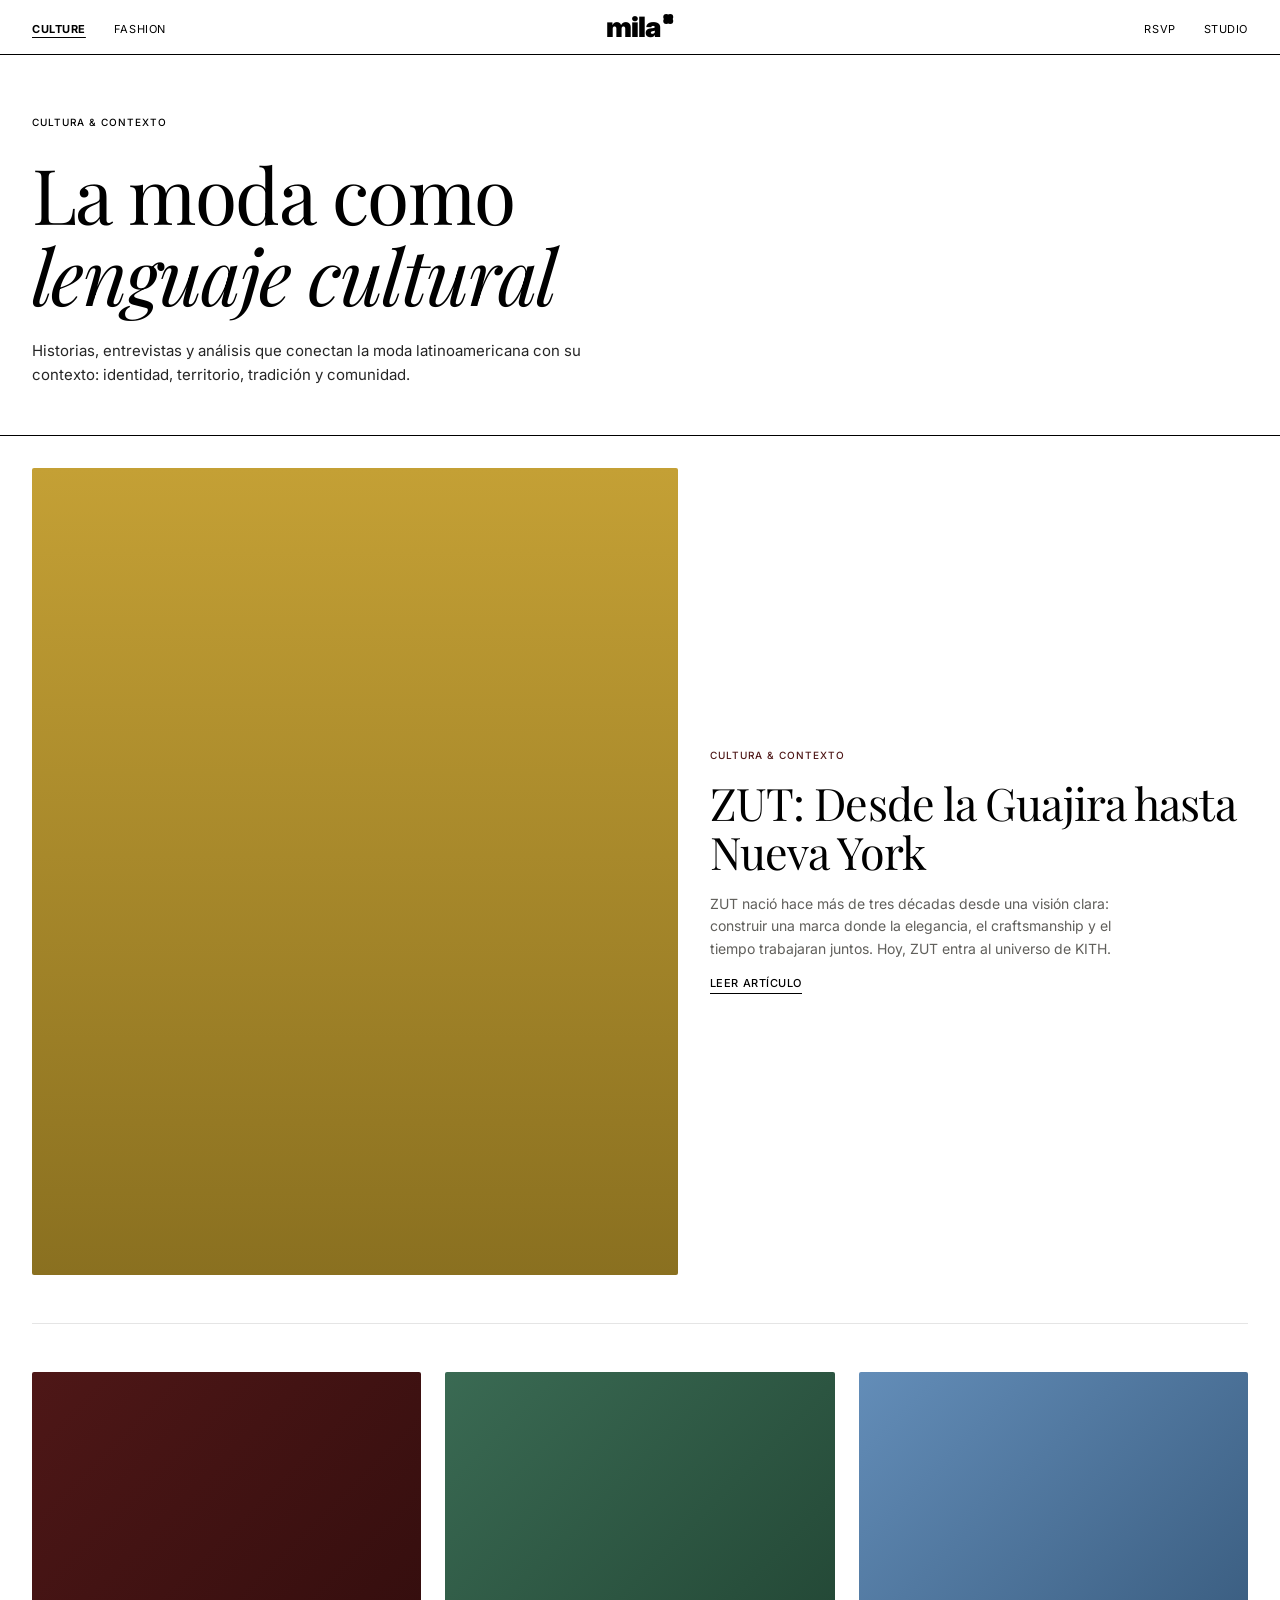
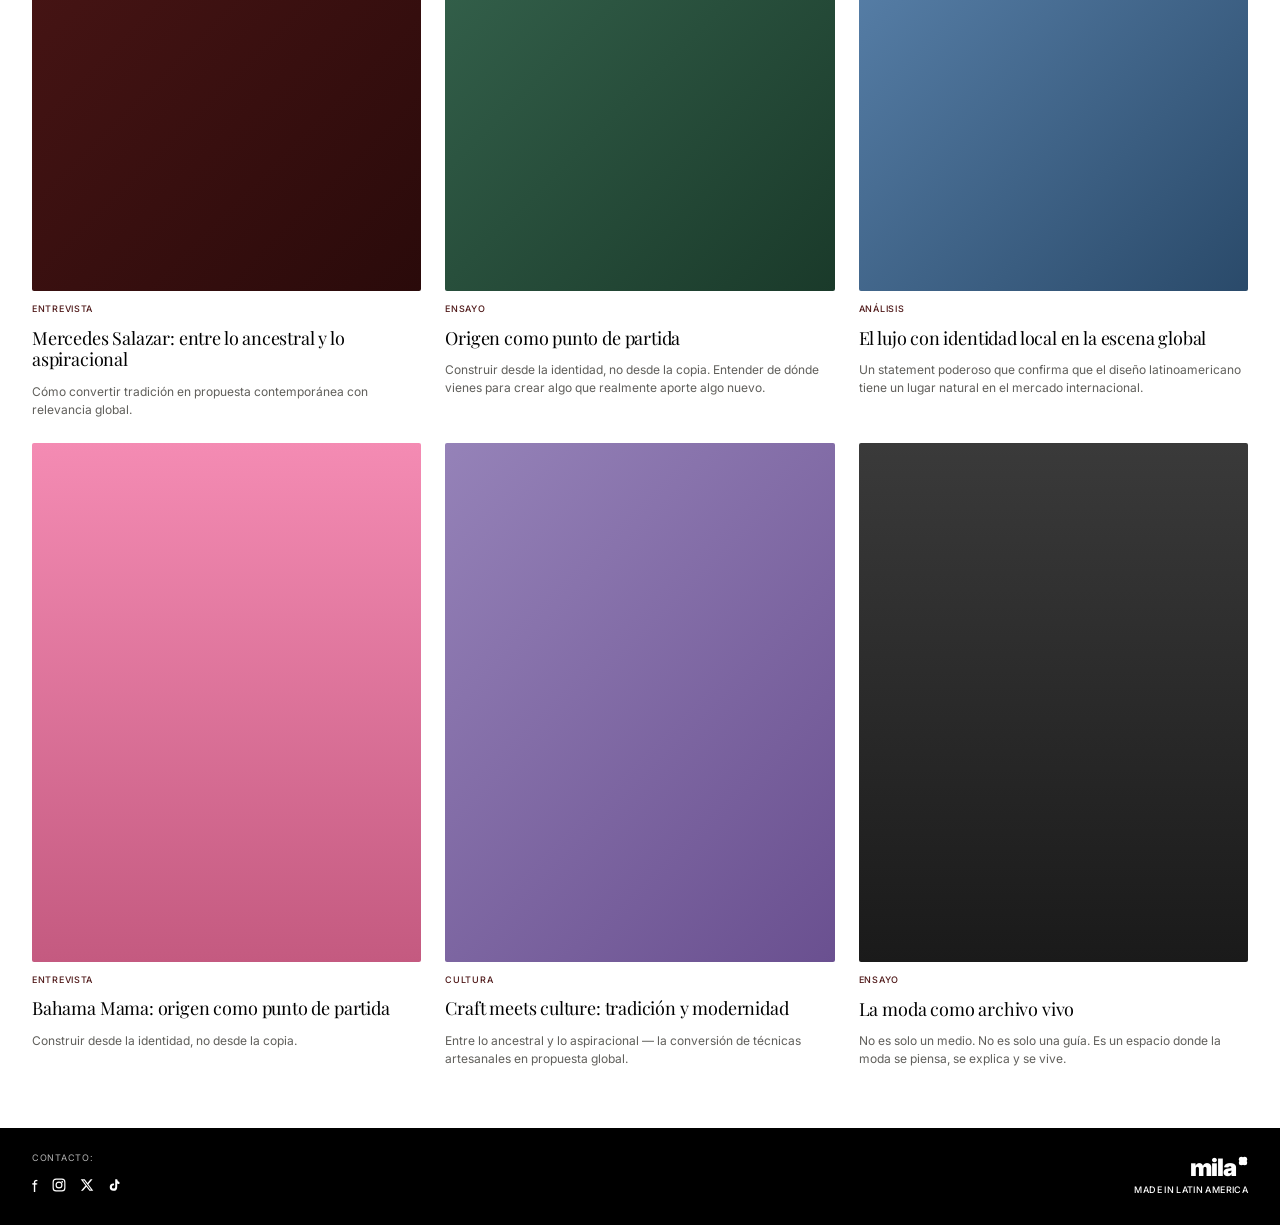
==== culture.html @ e4039f4e "Initial commit: Mila website — Made in Latin America Static site with 5 pages: homepage, culture, fa" ====
<!DOCTYPE html>
<html lang="es">
<head>
  <meta charset="UTF-8">
  <meta name="viewport" content="width=device-width, initial-scale=1.0">
  <title>Culture — MILA</title>
  <link rel="stylesheet" href="styles.css">
</head>
<body>

  <nav class="nav">
    <ul class="nav__links">
      <li><a href="culture.html" class="active">Culture</a></li>
      <li><a href="fashion.html">Fashion</a></li>
    </ul>
    <a href="/" class="nav__logo">
      <span class="logo-text">mila</span><svg class="logo-clover" viewBox="0 0 24 24" width="12" height="12" fill="currentColor"><circle cx="8" cy="8" r="6"/><circle cx="16" cy="8" r="6"/><circle cx="8" cy="16" r="6"/><circle cx="16" cy="16" r="6"/></svg>
    </a>
    <ul class="nav__links">
      <li><a href="rsvp.html">RSVP</a></li>
      <li><a href="studio.html">Studio</a></li>
    </ul>
  </nav>

  <div class="page-hero">
    <span class="page-hero__label">Cultura &amp; Contexto</span>
    <h1 class="page-hero__title">La moda como<br><em>lenguaje cultural</em></h1>
    <p class="page-hero__subtitle">Historias, entrevistas y an&aacute;lisis que conectan la moda latinoamericana con su contexto: identidad, territorio, tradici&oacute;n y comunidad.</p>
  </div>

  <div class="article-grid">
    <!-- Featured Article -->
    <article class="article-grid__featured">
      <div class="article-grid__featured-img" style="background: linear-gradient(180deg, #c4a035 0%, #8a7020 100%);"></div>
      <div class="article-grid__featured-content">
        <span class="article-grid__featured-cat">Cultura &amp; Contexto</span>
        <h2 class="article-grid__featured-title">ZUT: Desde la Guajira hasta Nueva York</h2>
        <p class="article-grid__featured-excerpt">ZUT naci&oacute; hace m&aacute;s de tres d&eacute;cadas desde una visi&oacute;n clara: construir una marca donde la elegancia, el craftsmanship y el tiempo trabajaran juntos. Hoy, ZUT entra al universo de KITH.</p>
        <a href="#" class="article-grid__featured-link">Leer art&iacute;culo</a>
      </div>
    </article>

    <!-- Article Grid -->
    <div class="article-grid__items">
      <article class="article-card">
        <div class="article-card__img" style="background: linear-gradient(135deg, var(--burgundy), #2a0a0a);"></div>
        <span class="article-card__cat">Entrevista</span>
        <h3 class="article-card__title">Mercedes Salazar: entre lo ancestral y lo aspiracional</h3>
        <p class="article-card__excerpt">C&oacute;mo convertir tradici&oacute;n en propuesta contempor&aacute;nea con relevancia global.</p>
      </article>

      <article class="article-card">
        <div class="article-card__img" style="background: linear-gradient(135deg, var(--green), #1a3a2a);"></div>
        <span class="article-card__cat">Ensayo</span>
        <h3 class="article-card__title">Origen como punto de partida</h3>
        <p class="article-card__excerpt">Construir desde la identidad, no desde la copia. Entender de d&oacute;nde vienes para crear algo que realmente aporte algo nuevo.</p>
      </article>

      <article class="article-card">
        <div class="article-card__img" style="background: linear-gradient(135deg, var(--blue), #2a4a6a);"></div>
        <span class="article-card__cat">An&aacute;lisis</span>
        <h3 class="article-card__title">El lujo con identidad local en la escena global</h3>
        <p class="article-card__excerpt">Un statement poderoso que confirma que el dise&ntilde;o latinoamericano tiene un lugar natural en el mercado internacional.</p>
      </article>

      <article class="article-card">
        <div class="article-card__img" style="background: linear-gradient(180deg, var(--pink), #c45a80);"></div>
        <span class="article-card__cat">Entrevista</span>
        <h3 class="article-card__title">Bahama Mama: origen como punto de partida</h3>
        <p class="article-card__excerpt">Construir desde la identidad, no desde la copia.</p>
      </article>

      <article class="article-card">
        <div class="article-card__img" style="background: linear-gradient(135deg, var(--lavender), #6a5090);"></div>
        <span class="article-card__cat">Cultura</span>
        <h3 class="article-card__title">Craft meets culture: tradici&oacute;n y modernidad</h3>
        <p class="article-card__excerpt">Entre lo ancestral y lo aspiracional &mdash; la conversi&oacute;n de t&eacute;cnicas artesanales en propuesta global.</p>
      </article>

      <article class="article-card">
        <div class="article-card__img" style="background: linear-gradient(180deg, #3a3a3a, #1a1a1a);"></div>
        <span class="article-card__cat">Ensayo</span>
        <h3 class="article-card__title">La moda como archivo vivo</h3>
        <p class="article-card__excerpt">No es solo un medio. No es solo una gu&iacute;a. Es un espacio donde la moda se piensa, se explica y se vive.</p>
      </article>
    </div>
  </div>

  <footer class="footer footer--standalone">
    <div class="footer__left">
      <span class="footer__label">Contacto:</span>
      <ul class="footer__socials">
        <li><a href="#" aria-label="Facebook">f</a></li>
        <li><a href="#" aria-label="Instagram"><svg width="14" height="14" viewBox="0 0 24 24" fill="none" stroke="currentColor" stroke-width="2" stroke-linecap="round" stroke-linejoin="round"><rect x="2" y="2" width="20" height="20" rx="5" ry="5"/><circle cx="12" cy="12" r="5"/><circle cx="17.5" cy="6.5" r="1.5" fill="currentColor" stroke="none"/></svg></a></li>
        <li><a href="#" aria-label="X/Twitter"><svg width="14" height="14" viewBox="0 0 24 24" fill="currentColor"><path d="M18.244 2.25h3.308l-7.227 8.26 8.502 11.24H16.17l-5.214-6.817L4.99 21.75H1.68l7.73-8.835L1.254 2.25H8.08l4.713 6.231zm-1.161 17.52h1.833L7.084 4.126H5.117z"/></svg></a></li>
        <li><a href="#" aria-label="TikTok"><svg width="14" height="14" viewBox="0 0 24 24" fill="currentColor"><path d="M19.59 6.69a4.83 4.83 0 0 1-3.77-4.25V2h-3.45v13.67a2.89 2.89 0 0 1-2.88 2.5 2.89 2.89 0 0 1 0-5.78 2.92 2.92 0 0 1 .88.13V9.4a6.84 6.84 0 0 0-1-.05A6.33 6.33 0 0 0 3 15.57 6.33 6.33 0 0 0 9.37 22a6.33 6.33 0 0 0 6.38-6.22V9.4a8.16 8.16 0 0 0 3.84.96V7.04a4.84 4.84 0 0 1-.01-.35Z"/></svg></a></li>
      </ul>
    </div>
    <div class="footer__right">
      <div class="footer-logo"><span class="logo-text">mila</span><svg class="logo-clover" viewBox="0 0 24 24" width="10" height="10" fill="currentColor"><circle cx="8" cy="8" r="6"/><circle cx="16" cy="8" r="6"/><circle cx="8" cy="16" r="6"/><circle cx="16" cy="16" r="6"/></svg></div>
      <span>Made in Latin America</span>
    </div>
  </footer>

</body>
</html>
---- styles.css ----
/* ============================================
   MILA — Made in Latin America
   Brand Website Styles (2026)
   ============================================ */

@import url('https://fonts.googleapis.com/css2?family=Inter:wght@300;400;500;700;900&family=Playfair+Display:ital,wght@0,300;0,400;0,500;0,700;1,300;1,400;1,500&display=swap');

:root {
  --yellow: #FFFEAC;
  --pink: #F48BB3;
  --cream: #F1EDE4;
  --black: #000000;
  --burgundy: #4E1717;
  --brown: #593622;
  --green: #3A6A53;
  --blue: #638DB8;
  --gray: #605F5B;
  --lavender: #9582B8;
  --font-sans: 'Inter', 'Helvetica Neue', Helvetica, Arial, sans-serif;
  --font-serif: 'Playfair Display', Georgia, 'Times New Roman', serif;
  --pad: 32px;
}

*, *::before, *::after { margin: 0; padding: 0; box-sizing: border-box; }

html {
  font-size: 16px;
  -webkit-font-smoothing: antialiased;
  -moz-osx-font-smoothing: grayscale;
}

body {
  font-family: var(--font-sans);
  color: var(--black);
  background: #fff;
  line-height: 1.4;
}

a { text-decoration: none; color: inherit; }
img { max-width: 100%; display: block; }

/* ============================================
   NAVIGATION
   ============================================ */
.nav {
  display: flex;
  align-items: center;
  justify-content: space-between;
  padding: 16px var(--pad);
  border-bottom: 1px solid var(--black);
  position: sticky;
  top: 0;
  background: #fff;
  z-index: 100;
}

.nav--dark {
  background: var(--black);
  border-bottom-color: rgba(255,255,255,0.15);
}

.nav--dark .nav__links a,
.nav--dark .logo-text,
.nav--dark .logo-clover { color: #fff; }

.nav__links {
  display: flex;
  gap: 28px;
  list-style: none;
}

.nav__links a {
  font-family: var(--font-sans);
  font-size: 11px;
  font-weight: 400;
  text-transform: uppercase;
  letter-spacing: 0.05em;
  transition: opacity 0.2s;
}

.nav__links a:hover { opacity: 0.6; }

.nav__links a.active {
  font-weight: 700;
  text-decoration: underline;
  text-underline-offset: 4px;
}

.nav__logo {
  position: absolute;
  left: 50%;
  transform: translateX(-50%);
  display: flex;
  align-items: flex-start;
  gap: 0;
}

.logo-text {
  font-family: var(--font-sans);
  font-weight: 900;
  font-size: 28px;
  letter-spacing: -0.04em;
  line-height: 1;
  color: var(--black);
}

.logo-clover {
  vertical-align: super;
  margin-left: 2px;
  color: var(--black);
  display: inline-block;
}

/* ============================================
   HOMEPAGE HERO
   ============================================ */
.hero-tagline {
  margin: 0;
  padding: 20px 0 16px;
  font-family: var(--font-sans);
  font-weight: 400;
  letter-spacing: -0.03em;
  line-height: 1;
  text-transform: uppercase;
  white-space: nowrap;
  width: 100%;
  display: block;
  overflow: hidden;
}

.hero {
  margin: 0;
  position: relative;
  background: var(--burgundy);
  overflow: hidden;
  aspect-ratio: 16 / 10;
  display: flex;
  align-items: center;
  justify-content: center;
}

.hero__clover {
  width: 220px;
  height: 220px;
  position: relative;
}

.hero__clover-circle {
  width: 100px;
  height: 100px;
  border-radius: 50%;
  position: absolute;
  filter: blur(8px);
}

.hero__clover-circle:nth-child(1) {
  background: radial-gradient(circle, #7BA8D4 30%, #4A7BA8 100%);
  top: 0; left: 50%; transform: translateX(-50%);
}
.hero__clover-circle:nth-child(2) {
  background: radial-gradient(circle, #8BC49A 30%, #3A6A53 100%);
  top: 50%; left: 0; transform: translateY(-50%);
}
.hero__clover-circle:nth-child(3) {
  background: radial-gradient(circle, #7BA8D4 30%, #4A7BA8 100%);
  top: 50%; right: 0; transform: translateY(-50%);
}
.hero__clover-circle:nth-child(4) {
  background: radial-gradient(circle, #D4E87B 30%, #A8C44A 100%);
  bottom: 0; left: 50%; transform: translateX(-50%);
}

.hero__label {
  position: absolute;
  font-family: var(--font-serif);
  font-size: 11px;
  font-weight: 400;
  font-style: italic;
  letter-spacing: 0.02em;
  color: var(--yellow);
}

.hero__label--left { top: 50%; left: 32px; transform: translateY(-50%); }
.hero__label--right { top: 50%; right: 32px; transform: translateY(-50%); }

/* ============================================
   SECTION DIVIDERS & TITLES
   ============================================ */
.divider-line {
  display: none;
}

.section-title {
  font-family: var(--font-sans);
  font-size: 13px;
  font-weight: 700;
  text-transform: uppercase;
  letter-spacing: 0.08em;
  text-align: center;
  margin: 32px var(--pad) 20px;
  display: flex;
  align-items: center;
  gap: 20px;
}

.section-title::before,
.section-title::after {
  content: '';
  flex: 1;
  height: 1px;
  background: var(--black);
}

/* ============================================
   ARCHIVO GRID (homepage)
   ============================================ */
.archivo {
  padding: 20px var(--pad) 0;
  display: grid;
  grid-template-columns: repeat(3, 1fr);
  gap: 16px;
}

.archivo__card {
  display: flex;
  flex-direction: column;
  align-items: center;
  gap: 8px;
  cursor: pointer;
  transition: opacity 0.2s;
  text-align: center;
}

.archivo__card:hover { opacity: 0.8; }

.archivo__card-img {
  width: 100%;
  aspect-ratio: 3 / 4;
  object-fit: cover;
  border-radius: 0;
  background: var(--cream);
}

.archivo__card-img--editorial {
  background: linear-gradient(135deg, #2a2a2a 0%, #1a1a1a 50%, #f5f0e8 50%, #f5f0e8 100%);
}
.archivo__card-img--zut {
  background: linear-gradient(180deg, #c4a035 0%, #8a7020 100%);
}
.archivo__card-img--sunset {
  background: linear-gradient(135deg, #e8a090 0%, #d45040 50%, #f5e0d0 100%);
}

.archivo__card-category {
  font-family: var(--font-sans);
  font-size: 9px;
  font-weight: 600;
  text-transform: uppercase;
  letter-spacing: 0.06em;
  color: var(--pink);
  margin-top: 4px;
}

.archivo__card-title {
  font-family: var(--font-sans);
  font-size: 11px;
  font-weight: 400;
  color: var(--black);
  line-height: 1.4;
}

/* ============================================
   CALENDARIO SECTION (homepage)
   ============================================ */
.calendario-section {
  background: var(--yellow);
  padding: 0 var(--pad) 40px;
}

.calendario {
  display: grid;
  grid-template-columns: 1fr 1fr;
  gap: 0;
}

.calendario__poster {
  padding: 24px 24px 24px 0;
  color: var(--black);
  display: flex;
  flex-direction: column;
  justify-content: space-between;
  min-height: 360px;
}

.calendario__poster-script {
  font-family: var(--font-serif);
  font-style: italic;
  font-size: clamp(40px, 6vw, 72px);
  font-weight: 300;
  line-height: 0.9;
}

.calendario__poster-location {
  font-family: var(--font-serif);
  font-style: italic;
  font-size: clamp(24px, 3.5vw, 44px);
  font-weight: 400;
  line-height: 1.1;
  margin-top: 4px;
}

.calendario__poster-dates {
  font-family: var(--font-serif);
  font-style: italic;
  font-size: clamp(16px, 2vw, 26px);
  font-weight: 400;
  line-height: 1.2;
  margin-top: 4px;
}

.calendario__poster-venue {
  font-family: var(--font-serif);
  font-style: italic;
  font-size: clamp(12px, 1.4vw, 18px);
  font-weight: 300;
  margin-top: 2px;
}

.calendario__poster-venue small {
  font-size: 0.8em;
  opacity: 0.7;
}

.calendario__poster-brands-small {
  font-family: var(--font-sans);
  font-size: 7px;
  line-height: 1.5;
  margin-top: 20px;
  opacity: 0.6;
}

.calendario__info {
  display: flex;
  flex-direction: column;
  gap: 16px;
  padding: 24px 0 0 24px;
  border-left: 1px solid rgba(0,0,0,0.1);
}

.calendario__info-header {
  font-family: var(--font-sans);
  font-size: 12px;
  font-weight: 700;
  text-transform: uppercase;
  letter-spacing: 0.04em;
  line-height: 1.4;
}

.calendario__brands {
  display: grid;
  grid-template-columns: 1fr 1fr;
  gap: 1px 24px;
}

.calendario__brands span {
  font-family: var(--font-sans);
  font-size: 10px;
  font-weight: 500;
  line-height: 1.9;
  text-transform: uppercase;
  letter-spacing: 0.02em;
}

/* ============================================
   FOOTER (black bar)
   ============================================ */
.footer-black {
  background: var(--black);
  color: #fff;
  padding: 24px var(--pad) 28px;
  display: flex;
  align-items: flex-end;
  justify-content: space-between;
}

.footer-black__left {
  display: flex;
  flex-direction: column;
  gap: 10px;
}

.footer-black__label {
  font-family: var(--font-sans);
  font-size: 9px;
  font-weight: 400;
  text-transform: uppercase;
  letter-spacing: 0.08em;
  opacity: 0.7;
}

.footer-black__socials {
  display: flex;
  gap: 14px;
  list-style: none;
}

.footer-black__socials a {
  font-size: 16px;
  color: #fff;
  transition: opacity 0.2s;
}

.footer-black__socials a:hover { opacity: 0.6; }

.footer-black__right {
  display: flex;
  flex-direction: column;
  align-items: flex-end;
  gap: 4px;
  color: #fff;
}

.footer-logo {
  display: inline-flex;
  align-items: flex-start;
}

.footer-logo .logo-text {
  font-size: 24px;
  color: inherit;
}

.footer-logo .logo-clover {
  color: inherit;
}

.footer-black__tagline {
  font-family: var(--font-sans);
  font-size: 9px;
  font-weight: 500;
  text-transform: uppercase;
  letter-spacing: 0.04em;
  color: #fff;
}

/* Standalone footer for inner pages */
.footer.footer--standalone {
  margin-top: 60px;
  padding: 24px var(--pad) 28px;
  background: var(--black);
  color: #fff;
  display: flex;
  flex-direction: row;
  align-items: flex-end;
  justify-content: space-between;
}

.footer__left {
  display: flex;
  flex-direction: column;
  gap: 10px;
}

.footer__label {
  font-family: var(--font-sans);
  font-size: 9px;
  font-weight: 400;
  text-transform: uppercase;
  letter-spacing: 0.08em;
  opacity: 0.7;
}

.footer__socials {
  display: flex;
  gap: 14px;
  list-style: none;
}

.footer__socials a {
  font-size: 16px;
  color: #fff;
  transition: opacity 0.2s;
}

.footer__socials a:hover { opacity: 0.6; }

.footer__right {
  display: flex;
  flex-direction: column;
  align-items: flex-end;
  gap: 4px;
  color: #fff;
}

.footer__right .footer-logo .logo-text { font-size: 24px; color: inherit; }
.footer__right .footer-logo .logo-clover { color: inherit; }

.footer__right > span:last-child {
  font-family: var(--font-sans);
  font-size: 9px;
  font-weight: 500;
  text-transform: uppercase;
  letter-spacing: 0.04em;
}

/* ============================================
   PAGE HERO (for inner pages)
   ============================================ */
.page-hero {
  padding: 60px var(--pad) 48px;
  border-bottom: 1px solid var(--black);
}

.page-hero--dark {
  background: var(--black);
  color: #fff;
  border-bottom: none;
}

.page-hero--burgundy {
  background: var(--burgundy);
  color: var(--yellow);
  border-bottom: none;
}

.page-hero__label {
  font-family: var(--font-sans);
  font-size: 10px;
  font-weight: 500;
  text-transform: uppercase;
  letter-spacing: 0.1em;
  margin-bottom: 24px;
  display: block;
}

.page-hero__title {
  font-family: var(--font-serif);
  font-size: clamp(40px, 6vw, 80px);
  font-weight: 300;
  line-height: 1.05;
  letter-spacing: -0.02em;
}

.page-hero__title em {
  font-style: italic;
  font-weight: 300;
}

.page-hero__title strong {
  font-family: var(--font-sans);
  font-weight: 900;
  font-style: normal;
}

.page-hero__subtitle {
  font-family: var(--font-sans);
  font-size: 15px;
  font-weight: 400;
  line-height: 1.6;
  max-width: 560px;
  margin-top: 24px;
  opacity: 0.85;
}

/* ============================================
   ARTICLE GRID (Culture / Fashion)
   ============================================ */
.article-grid {
  padding: 32px var(--pad) 0;
}

.article-grid__featured {
  display: grid;
  grid-template-columns: 1.2fr 1fr;
  gap: 32px;
  margin-bottom: 48px;
  padding-bottom: 48px;
  border-bottom: 1px solid rgba(0,0,0,0.1);
}

.article-grid__featured-img {
  aspect-ratio: 4 / 5;
  background: var(--cream);
  border-radius: 2px;
}

.article-grid__featured-content {
  display: flex;
  flex-direction: column;
  justify-content: center;
  gap: 16px;
}

.article-grid__featured-cat {
  font-family: var(--font-sans);
  font-size: 10px;
  font-weight: 500;
  text-transform: uppercase;
  letter-spacing: 0.1em;
  color: var(--burgundy);
}

.article-grid__featured-title {
  font-family: var(--font-serif);
  font-size: clamp(28px, 3.5vw, 48px);
  font-weight: 400;
  line-height: 1.1;
  letter-spacing: -0.02em;
}

.article-grid__featured-excerpt {
  font-family: var(--font-sans);
  font-size: 14px;
  font-weight: 400;
  line-height: 1.6;
  color: var(--gray);
  max-width: 440px;
}

.article-grid__featured-link {
  font-family: var(--font-sans);
  font-size: 11px;
  font-weight: 500;
  text-transform: uppercase;
  letter-spacing: 0.05em;
  border-bottom: 1px solid var(--black);
  align-self: flex-start;
  padding-bottom: 2px;
  transition: opacity 0.2s;
}

.article-grid__featured-link:hover { opacity: 0.6; }

.article-grid__items {
  display: grid;
  grid-template-columns: repeat(3, 1fr);
  gap: 24px;
}

.article-card {
  display: flex;
  flex-direction: column;
  gap: 12px;
  cursor: pointer;
  transition: opacity 0.2s;
}

.article-card:hover { opacity: 0.8; }

.article-card__img {
  width: 100%;
  aspect-ratio: 3 / 4;
  border-radius: 2px;
  background: var(--cream);
}

.article-card__cat {
  font-family: var(--font-sans);
  font-size: 9px;
  font-weight: 500;
  text-transform: uppercase;
  letter-spacing: 0.08em;
  color: var(--burgundy);
}

.article-card__title {
  font-family: var(--font-serif);
  font-size: 18px;
  font-weight: 400;
  line-height: 1.2;
  letter-spacing: -0.01em;
}

.article-card__excerpt {
  font-family: var(--font-sans);
  font-size: 12px;
  line-height: 1.5;
  color: var(--gray);
}

/* ============================================
   EVENTS (RSVP page)
   ============================================ */
.events-section {
  padding: 0 var(--pad);
}

.event-featured {
  display: grid;
  grid-template-columns: 1fr 1fr;
  gap: 32px;
  padding: 48px 0;
  border-bottom: 1px solid rgba(0,0,0,0.1);
}

.event-featured__poster {
  background: var(--burgundy);
  border-radius: 4px;
  padding: 40px 32px;
  color: var(--yellow);
  display: flex;
  flex-direction: column;
  justify-content: flex-end;
  min-height: 420px;
  position: relative;
  overflow: hidden;
}

.event-featured__poster-clover {
  position: absolute;
  top: 50%;
  left: 50%;
  transform: translate(-50%, -50%);
  width: 180px;
  height: 180px;
  opacity: 0.3;
}

.event-featured__poster-clover div {
  width: 80px;
  height: 80px;
  border-radius: 50%;
  position: absolute;
  filter: blur(12px);
}

.event-featured__poster-clover div:nth-child(1) {
  background: #7BA8D4; top: 0; left: 50%; transform: translateX(-50%);
}
.event-featured__poster-clover div:nth-child(2) {
  background: #8BC49A; top: 50%; left: 0; transform: translateY(-50%);
}
.event-featured__poster-clover div:nth-child(3) {
  background: #7BA8D4; top: 50%; right: 0; transform: translateY(-50%);
}
.event-featured__poster-clover div:nth-child(4) {
  background: #D4E87B; bottom: 0; left: 50%; transform: translateX(-50%);
}

.event-featured__details {
  display: flex;
  flex-direction: column;
  justify-content: center;
  gap: 24px;
}

.event-featured__date {
  font-family: var(--font-sans);
  font-size: 11px;
  font-weight: 500;
  text-transform: uppercase;
  letter-spacing: 0.08em;
  color: var(--burgundy);
}

.event-featured__title {
  font-family: var(--font-serif);
  font-size: clamp(32px, 4vw, 52px);
  font-weight: 300;
  font-style: italic;
  line-height: 1.1;
}

.event-featured__location {
  font-family: var(--font-sans);
  font-size: 13px;
  line-height: 1.5;
  color: var(--gray);
}

.event-featured__brands-label {
  font-family: var(--font-sans);
  font-size: 10px;
  font-weight: 700;
  text-transform: uppercase;
  letter-spacing: 0.05em;
  margin-bottom: 8px;
}

.event-featured__brands-list {
  font-family: var(--font-sans);
  font-size: 11px;
  line-height: 1.8;
  color: var(--gray);
}

.rsvp-btn {
  display: inline-block;
  padding: 14px 40px;
  background: var(--black);
  color: var(--yellow);
  font-family: var(--font-sans);
  font-size: 11px;
  font-weight: 700;
  text-transform: uppercase;
  letter-spacing: 0.08em;
  border: none;
  border-radius: 0;
  cursor: pointer;
  transition: opacity 0.2s;
  align-self: flex-start;
}

.rsvp-btn:hover { opacity: 0.8; }

.events-list {
  padding: 48px 0;
}

.events-list__title {
  font-family: var(--font-sans);
  font-size: 12px;
  font-weight: 500;
  text-transform: uppercase;
  letter-spacing: 0.1em;
  margin-bottom: 24px;
  padding-bottom: 8px;
  border-bottom: 1px solid var(--black);
}

.event-row {
  display: grid;
  grid-template-columns: 200px 1fr 200px 120px;
  gap: 24px;
  align-items: center;
  padding: 20px 0;
  border-bottom: 1px solid rgba(0,0,0,0.08);
  transition: background 0.15s;
}

.event-row:hover { background: rgba(0,0,0,0.02); }

.event-row__date {
  font-family: var(--font-sans);
  font-size: 11px;
  font-weight: 500;
  text-transform: uppercase;
  letter-spacing: 0.05em;
  color: var(--burgundy);
}

.event-row__name {
  font-family: var(--font-serif);
  font-size: 20px;
  font-weight: 400;
  font-style: italic;
}

.event-row__location {
  font-family: var(--font-sans);
  font-size: 11px;
  color: var(--gray);
}

.event-row__cta {
  font-family: var(--font-sans);
  font-size: 10px;
  font-weight: 600;
  text-transform: uppercase;
  letter-spacing: 0.05em;
  text-align: right;
}

/* Conversatorios */
.conversatorios {
  padding: 48px 0;
  border-top: 1px solid rgba(0,0,0,0.1);
}

.conversatorios__grid {
  display: grid;
  grid-template-columns: repeat(3, 1fr);
  gap: 24px;
  margin-top: 24px;
}

.conversatorio-card {
  padding: 32px 24px;
  border: 1px solid rgba(0,0,0,0.1);
  border-radius: 2px;
}

.conversatorio-card__brand {
  font-family: var(--font-sans);
  font-size: 10px;
  font-weight: 700;
  text-transform: uppercase;
  letter-spacing: 0.05em;
  color: var(--burgundy);
  margin-bottom: 8px;
}

.conversatorio-card__title {
  font-family: var(--font-sans);
  font-size: 16px;
  font-weight: 700;
  line-height: 1.3;
  margin-bottom: 12px;
}

.conversatorio-card__desc {
  font-family: var(--font-sans);
  font-size: 12px;
  line-height: 1.5;
  color: var(--gray);
}

/* ============================================
   STUDIO PAGE
   ============================================ */
.studio-intro {
  padding: 48px var(--pad);
  max-width: 680px;
}

.studio-intro p {
  font-family: var(--font-sans);
  font-size: 15px;
  line-height: 1.7;
  color: var(--gray);
}

.collab-grid {
  padding: 0 var(--pad);
  display: flex;
  flex-direction: column;
  gap: 0;
}

.collab-card {
  display: grid;
  grid-template-columns: 1fr 1fr;
  gap: 0;
  border-top: 1px solid rgba(0,0,0,0.1);
  min-height: 400px;
}

.collab-card:nth-child(even) .collab-card__img { order: 2; }
.collab-card:nth-child(even) .collab-card__content { order: 1; }

.collab-card__img {
  background: var(--cream);
  min-height: 400px;
  display: flex;
  align-items: center;
  justify-content: center;
}

.collab-card__img-inner {
  font-family: var(--font-serif);
  font-size: clamp(28px, 3vw, 40px);
  font-weight: 400;
  font-style: italic;
  text-align: center;
  padding: 40px;
  line-height: 1.2;
  color: var(--black);
  opacity: 0.4;
}

.collab-card__content {
  padding: 48px 40px;
  display: flex;
  flex-direction: column;
  justify-content: center;
  gap: 16px;
}

.collab-card__label {
  font-family: var(--font-sans);
  font-size: 10px;
  font-weight: 500;
  text-transform: uppercase;
  letter-spacing: 0.1em;
  color: var(--burgundy);
}

.collab-card__title {
  font-family: var(--font-serif);
  font-size: clamp(24px, 3vw, 36px);
  font-weight: 400;
  line-height: 1.15;
  letter-spacing: -0.01em;
}

.collab-card__title em { font-style: italic; font-weight: 300; }

.collab-card__brands {
  font-family: var(--font-sans);
  font-size: 13px;
  font-weight: 700;
  text-transform: uppercase;
  letter-spacing: 0.03em;
}

.collab-card__desc {
  font-family: var(--font-sans);
  font-size: 13px;
  line-height: 1.6;
  color: var(--gray);
  max-width: 400px;
}

.collab-card__link {
  font-family: var(--font-sans);
  font-size: 11px;
  font-weight: 500;
  text-transform: uppercase;
  letter-spacing: 0.05em;
  border-bottom: 1px solid var(--black);
  align-self: flex-start;
  padding-bottom: 2px;
  transition: opacity 0.2s;
}

.collab-card__link:hover { opacity: 0.6; }

/* Color variant backgrounds for collab cards */
.collab-card__img--pink { background: var(--pink); }
.collab-card__img--yellow { background: var(--yellow); }
.collab-card__img--burgundy { background: var(--burgundy); }
.collab-card__img--burgundy .collab-card__img-inner { color: var(--yellow); opacity: 0.5; }
.collab-card__img--green { background: var(--green); }
.collab-card__img--green .collab-card__img-inner { color: var(--yellow); opacity: 0.5; }

/* ============================================
   RESPONSIVE
   ============================================ */
@media (max-width: 768px) {
  :root { --pad: 16px; }

  .nav__links { gap: 16px; }
  .nav__links a { font-size: 10px; }

  .hero { aspect-ratio: 16 / 9; }

  .archivo {
    grid-template-columns: repeat(3, 1fr);
    gap: 12px;
  }

  .article-grid__items {
    grid-template-columns: repeat(2, 1fr);
    gap: 12px;
  }

  .article-grid__featured {
    grid-template-columns: 1fr;
  }

  .bottom-black .calendario {
    grid-template-columns: 1fr;
  }

  .event-featured {
    grid-template-columns: 1fr;
  }

  .event-row {
    grid-template-columns: 1fr 1fr;
    gap: 8px;
  }

  .conversatorios__grid {
    grid-template-columns: 1fr;
  }

  .collab-card {
    grid-template-columns: 1fr;
  }

  .collab-card__img { min-height: 240px; }

  .collab-card:nth-child(even) .collab-card__img { order: 0; }
  .collab-card:nth-child(even) .collab-card__content { order: 0; }

  .footer.footer--standalone {
    flex-direction: row;
    align-items: flex-end;
  }
}

@media (max-width: 480px) {
  .nav__links { gap: 10px; }
  .nav__links a { font-size: 9px; }
  .archivo,
  .article-grid__items { grid-template-columns: 1fr; }
}
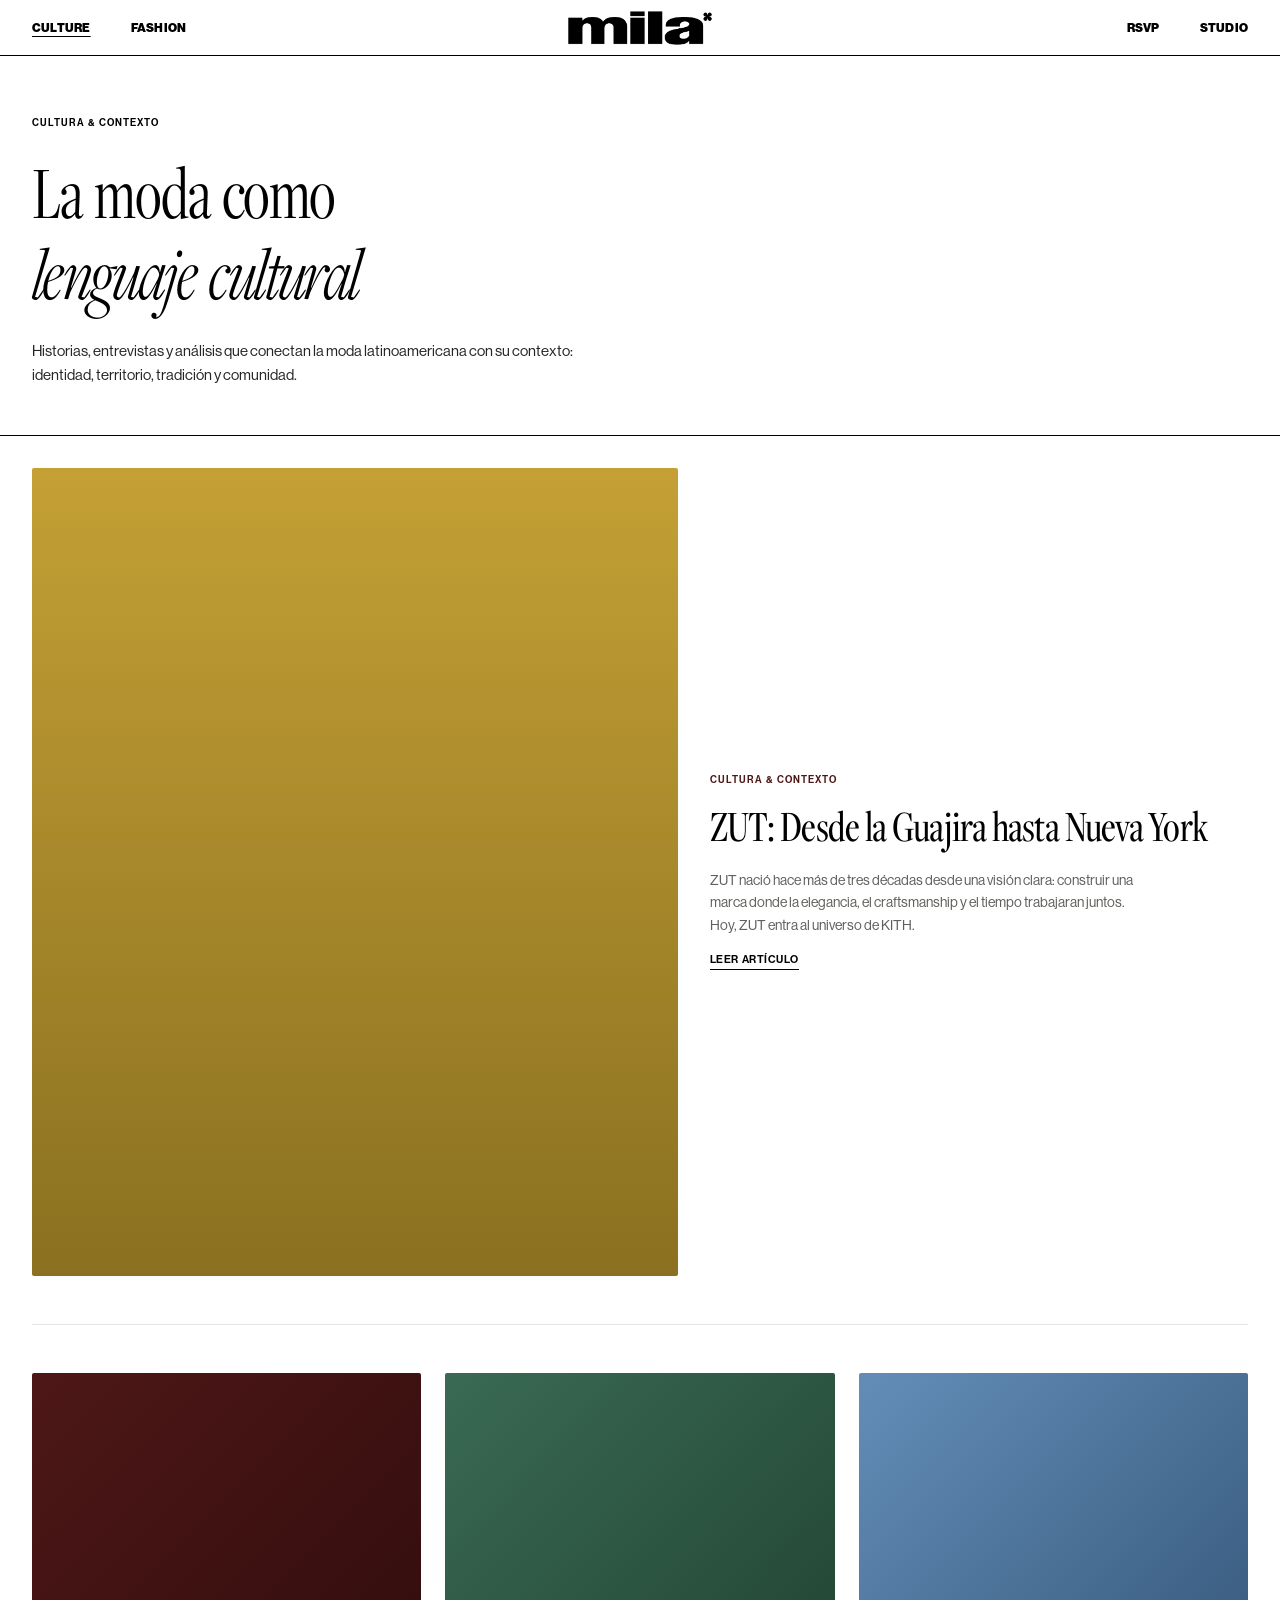
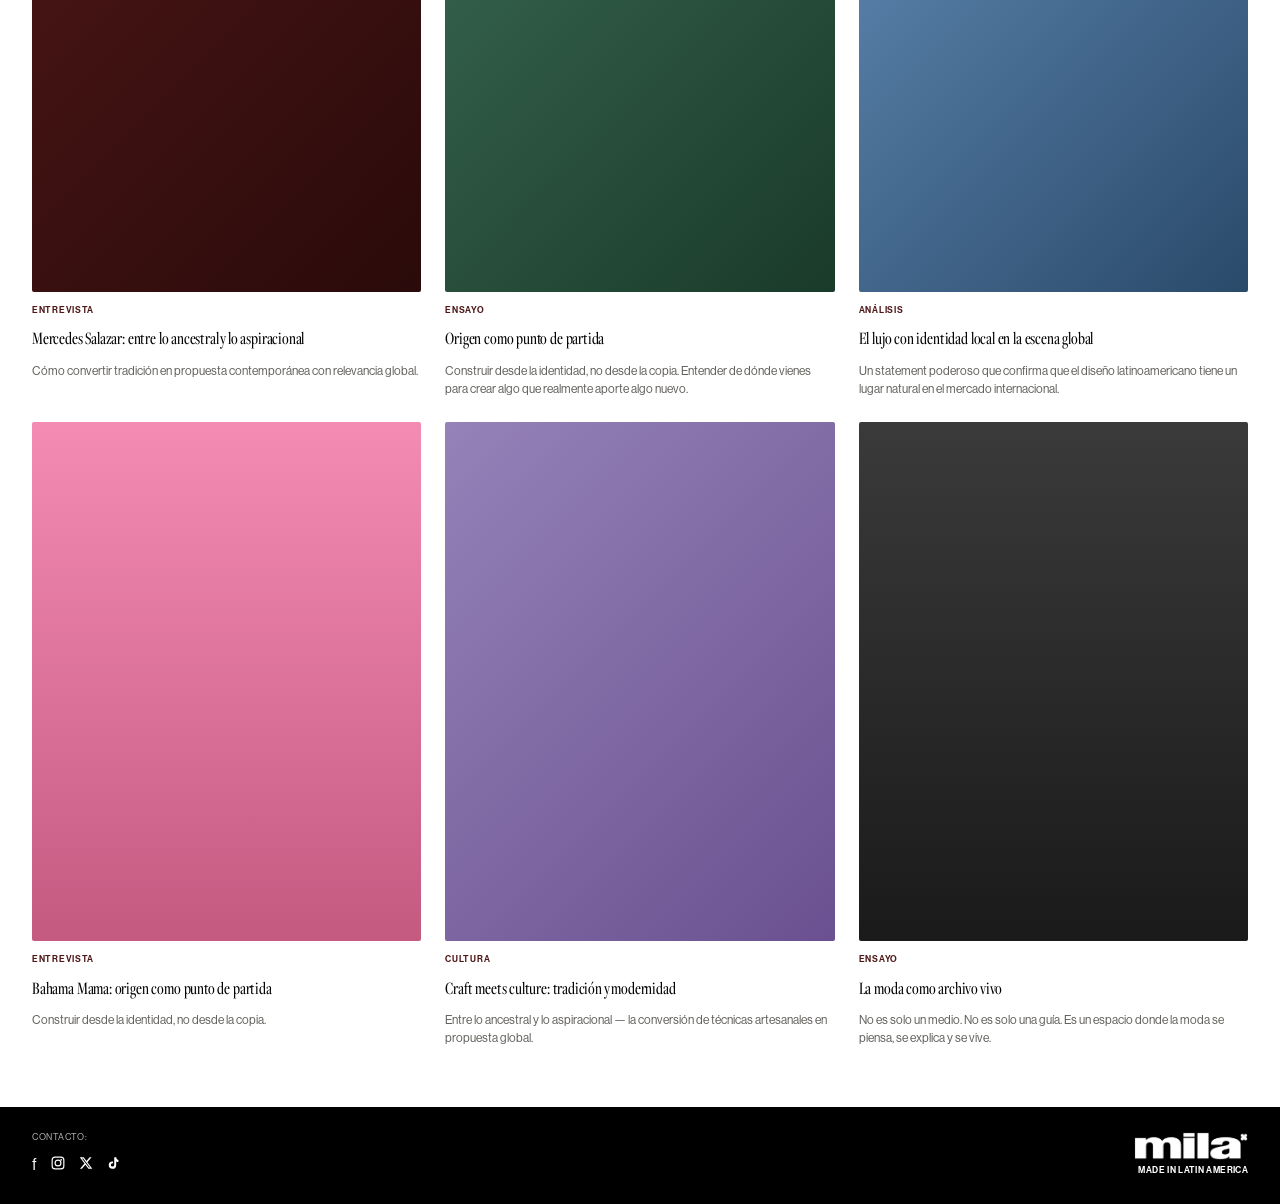
==== commit 92d6967b: "Use actual brand logo images and gradient clover with blur animation - Replace CSS text-based mila* " ====
--- a/culture.html
+++ b/culture.html
@@ -14,7 +14,7 @@
       <li><a href="fashion.html">Fashion</a></li>
     </ul>
     <a href="/" class="nav__logo">
-      <span class="logo-text">mila</span><svg class="logo-clover" viewBox="0 0 24 24" width="12" height="12" fill="currentColor"><circle cx="8" cy="8" r="6"/><circle cx="16" cy="8" r="6"/><circle cx="8" cy="16" r="6"/><circle cx="16" cy="16" r="6"/></svg>
+      <img src="assets/logo-black.png" alt="mila" class="nav__logo-img">
     </a>
     <ul class="nav__links">
       <li><a href="rsvp.html">RSVP</a></li>
@@ -97,7 +97,7 @@
       </ul>
     </div>
     <div class="footer__right">
-      <div class="footer-logo"><span class="logo-text">mila</span><svg class="logo-clover" viewBox="0 0 24 24" width="10" height="10" fill="currentColor"><circle cx="8" cy="8" r="6"/><circle cx="16" cy="8" r="6"/><circle cx="8" cy="16" r="6"/><circle cx="16" cy="16" r="6"/></svg></div>
+      <img src="assets/logo-white.png" alt="mila" class="footer__logo-img">
       <span>Made in Latin America</span>
     </div>
   </footer>
--- a/styles.css
+++ b/styles.css
@@ -3,7 +3,106 @@
    Brand Website Styles (2026)
    ============================================ */
 
-@import url('https://fonts.googleapis.com/css2?family=Inter:wght@300;400;500;700;900&family=Playfair+Display:ital,wght@0,300;0,400;0,500;0,700;1,300;1,400;1,500&display=swap');
+/* --- Neue Haas Grotesk Display Pro --- */
+@font-face {
+  font-family: 'Neue Haas Grotesk';
+  src: url('fonts/NHaasGrotesk/NHaasGroteskDSPro-55Rg.woff2') format('woff2'),
+       url('fonts/NHaasGrotesk/NHaasGroteskDSPro-55Rg.otf') format('opentype');
+  font-weight: 400;
+  font-style: normal;
+  font-display: swap;
+}
+
+@font-face {
+  font-family: 'Neue Haas Grotesk';
+  src: url('fonts/NHaasGrotesk/NHaasGroteskDSPro-56It.woff2') format('woff2'),
+       url('fonts/NHaasGrotesk/NHaasGroteskDSPro-56It.otf') format('opentype');
+  font-weight: 400;
+  font-style: italic;
+  font-display: swap;
+}
+
+@font-face {
+  font-family: 'Neue Haas Grotesk';
+  src: url('fonts/NHaasGrotesk/NHaasGroteskDSPro-65Md.woff2') format('woff2'),
+       url('fonts/NHaasGrotesk/NHaasGroteskDSPro-65Md.otf') format('opentype');
+  font-weight: 500;
+  font-style: normal;
+  font-display: swap;
+}
+
+@font-face {
+  font-family: 'Neue Haas Grotesk';
+  src: url('fonts/NHaasGrotesk/NHaasGroteskDSPro-66MdIt.woff2') format('woff2'),
+       url('fonts/NHaasGrotesk/NHaasGroteskDSPro-66MdIt.otf') format('opentype');
+  font-weight: 500;
+  font-style: italic;
+  font-display: swap;
+}
+
+@font-face {
+  font-family: 'Neue Haas Grotesk';
+  src: url('fonts/NHaasGrotesk/NHaasGroteskDSPro-95Blk.woff2') format('woff2'),
+       url('fonts/NHaasGrotesk/NHaasGroteskDSPro-95Blk.otf') format('opentype');
+  font-weight: 900;
+  font-style: normal;
+  font-display: swap;
+}
+
+/* --- Freight Display Compressed Pro --- */
+@font-face {
+  font-family: 'Freight Display';
+  src: url('fonts/FreightDisplay/FreightDisplayCompressed-Light.woff2') format('woff2'),
+       url('fonts/FreightDisplay/FreightDisplayCompressed-Light.otf') format('opentype');
+  font-weight: 300;
+  font-style: normal;
+  font-display: swap;
+}
+
+@font-face {
+  font-family: 'Freight Display';
+  src: url('fonts/FreightDisplay/FreightDisplayCompressed-LightItalic.woff2') format('woff2'),
+       url('fonts/FreightDisplay/FreightDisplayCompressed-LightItalic.otf') format('opentype');
+  font-weight: 300;
+  font-style: italic;
+  font-display: swap;
+}
+
+@font-face {
+  font-family: 'Freight Display';
+  src: url('fonts/FreightDisplay/FreightDisplayCompressed-Book.woff2') format('woff2'),
+       url('fonts/FreightDisplay/FreightDisplayCompressed-Book.otf') format('opentype');
+  font-weight: 400;
+  font-style: normal;
+  font-display: swap;
+}
+
+@font-face {
+  font-family: 'Freight Display';
+  src: url('fonts/FreightDisplay/FreightDisplayCompressed-BookItalic.woff2') format('woff2'),
+       url('fonts/FreightDisplay/FreightDisplayCompressed-BookItalic.otf') format('opentype');
+  font-weight: 400;
+  font-style: italic;
+  font-display: swap;
+}
+
+@font-face {
+  font-family: 'Freight Display';
+  src: url('fonts/FreightDisplay/FreightDisplayCompressed-Medium.woff2') format('woff2'),
+       url('fonts/FreightDisplay/FreightDisplayCompressed-Medium.otf') format('opentype');
+  font-weight: 500;
+  font-style: normal;
+  font-display: swap;
+}
+
+@font-face {
+  font-family: 'Freight Display';
+  src: url('fonts/FreightDisplay/FreightDisplayCompressed-MediumItalic.woff2') format('woff2'),
+       url('fonts/FreightDisplay/FreightDisplayCompressed-MediumItalic.otf') format('opentype');
+  font-weight: 500;
+  font-style: italic;
+  font-display: swap;
+}
 
 :root {
   --yellow: #FFFEAC;
@@ -16,8 +115,8 @@
   --blue: #638DB8;
   --gray: #605F5B;
   --lavender: #9582B8;
-  --font-sans: 'Inter', 'Helvetica Neue', Helvetica, Arial, sans-serif;
-  --font-serif: 'Playfair Display', Georgia, 'Times New Roman', serif;
+  --font-sans: 'Neue Haas Grotesk', 'Helvetica Neue', Helvetica, Arial, sans-serif;
+  --font-serif: 'Freight Display', Georgia, 'Times New Roman', serif;
   --pad: 32px;
 }
 
@@ -46,12 +145,13 @@
   display: flex;
   align-items: center;
   justify-content: space-between;
-  padding: 16px var(--pad);
+  padding: 14px var(--pad);
   border-bottom: 1px solid var(--black);
   position: sticky;
   top: 0;
   background: #fff;
   z-index: 100;
+  min-height: 56px;
 }
 
 .nav--dark {
@@ -65,16 +165,16 @@
 
 .nav__links {
   display: flex;
-  gap: 28px;
+  gap: 40px;
   list-style: none;
 }
 
 .nav__links a {
   font-family: var(--font-sans);
-  font-size: 11px;
-  font-weight: 400;
-  text-transform: uppercase;
-  letter-spacing: 0.05em;
+  font-size: 12px;
+  font-weight: 700;
+  text-transform: uppercase;
+  letter-spacing: 0.02em;
   transition: opacity 0.2s;
 }
 
@@ -91,24 +191,12 @@
   left: 50%;
   transform: translateX(-50%);
   display: flex;
-  align-items: flex-start;
-  gap: 0;
-}
-
-.logo-text {
-  font-family: var(--font-sans);
-  font-weight: 900;
-  font-size: 28px;
-  letter-spacing: -0.04em;
-  line-height: 1;
-  color: var(--black);
-}
-
-.logo-clover {
-  vertical-align: super;
-  margin-left: 2px;
-  color: var(--black);
-  display: inline-block;
+  align-items: center;
+}
+
+.nav__logo-img {
+  height: 36px;
+  width: auto;
 }
 
 /* ============================================
@@ -116,7 +204,7 @@
    ============================================ */
 .hero-tagline {
   margin: 0;
-  padding: 20px 0 16px;
+  padding: 8px 0 4px;
   font-family: var(--font-sans);
   font-weight: 400;
   letter-spacing: -0.03em;
@@ -133,55 +221,38 @@
   position: relative;
   background: var(--burgundy);
   overflow: hidden;
-  aspect-ratio: 16 / 10;
+  aspect-ratio: 16 / 7;
   display: flex;
   align-items: center;
   justify-content: center;
 }
 
-.hero__clover {
-  width: 220px;
-  height: 220px;
-  position: relative;
-}
-
-.hero__clover-circle {
-  width: 100px;
-  height: 100px;
-  border-radius: 50%;
-  position: absolute;
-  filter: blur(8px);
-}
-
-.hero__clover-circle:nth-child(1) {
-  background: radial-gradient(circle, #7BA8D4 30%, #4A7BA8 100%);
-  top: 0; left: 50%; transform: translateX(-50%);
-}
-.hero__clover-circle:nth-child(2) {
-  background: radial-gradient(circle, #8BC49A 30%, #3A6A53 100%);
-  top: 50%; left: 0; transform: translateY(-50%);
-}
-.hero__clover-circle:nth-child(3) {
-  background: radial-gradient(circle, #7BA8D4 30%, #4A7BA8 100%);
-  top: 50%; right: 0; transform: translateY(-50%);
-}
-.hero__clover-circle:nth-child(4) {
-  background: radial-gradient(circle, #D4E87B 30%, #A8C44A 100%);
-  bottom: 0; left: 50%; transform: translateX(-50%);
+.hero__clover-img {
+  height: 75%;
+  width: auto;
+  object-fit: contain;
+  animation: clover-pulse 6s ease-in-out infinite;
+}
+
+@keyframes clover-pulse {
+  0%   { filter: blur(6px); }
+  50%  { filter: blur(0px); }
+  100% { filter: blur(6px); }
 }
 
 .hero__label {
   position: absolute;
-  font-family: var(--font-serif);
-  font-size: 11px;
-  font-weight: 400;
-  font-style: italic;
-  letter-spacing: 0.02em;
+  font-family: var(--font-sans);
+  font-size: 10px;
+  font-weight: 700;
+  font-style: italic;
+  letter-spacing: 0.04em;
+  text-transform: uppercase;
   color: var(--yellow);
 }
 
-.hero__label--left { top: 50%; left: 32px; transform: translateY(-50%); }
-.hero__label--right { top: 50%; right: 32px; transform: translateY(-50%); }
+.hero__label--left { top: 50%; left: 28px; transform: translateY(-50%); }
+.hero__label--right { top: 50%; right: 28px; transform: translateY(-50%); }
 
 /* ============================================
    SECTION DIVIDERS & TITLES
@@ -192,15 +263,15 @@
 
 .section-title {
   font-family: var(--font-sans);
-  font-size: 13px;
+  font-size: 11px;
   font-weight: 700;
   text-transform: uppercase;
-  letter-spacing: 0.08em;
+  letter-spacing: 0.1em;
   text-align: center;
-  margin: 32px var(--pad) 20px;
+  margin: 14px var(--pad) 8px;
   display: flex;
   align-items: center;
-  gap: 20px;
+  gap: 16px;
 }
 
 .section-title::before,
@@ -215,17 +286,17 @@
    ARCHIVO GRID (homepage)
    ============================================ */
 .archivo {
-  padding: 20px var(--pad) 0;
+  padding: 4px var(--pad) 0;
   display: grid;
   grid-template-columns: repeat(3, 1fr);
-  gap: 16px;
+  gap: 12px;
 }
 
 .archivo__card {
   display: flex;
   flex-direction: column;
   align-items: center;
-  gap: 8px;
+  gap: 6px;
   cursor: pointer;
   transition: opacity 0.2s;
   text-align: center;
@@ -235,7 +306,7 @@
 
 .archivo__card-img {
   width: 100%;
-  aspect-ratio: 3 / 4;
+  aspect-ratio: 4 / 5;
   object-fit: cover;
   border-radius: 0;
   background: var(--cream);
@@ -253,20 +324,20 @@
 
 .archivo__card-category {
   font-family: var(--font-sans);
-  font-size: 9px;
-  font-weight: 600;
+  font-size: 8px;
+  font-weight: 500;
   text-transform: uppercase;
   letter-spacing: 0.06em;
   color: var(--pink);
-  margin-top: 4px;
+  margin-top: 2px;
 }
 
 .archivo__card-title {
   font-family: var(--font-sans);
-  font-size: 11px;
+  font-size: 10px;
   font-weight: 400;
   color: var(--black);
-  line-height: 1.4;
+  line-height: 1.35;
 }
 
 /* ============================================
@@ -274,7 +345,7 @@
    ============================================ */
 .calendario-section {
   background: var(--yellow);
-  padding: 0 var(--pad) 40px;
+  padding: 0 var(--pad) 24px;
 }
 
 .calendario {
@@ -284,18 +355,18 @@
 }
 
 .calendario__poster {
-  padding: 24px 24px 24px 0;
+  padding: 16px 20px 16px 0;
   color: var(--black);
   display: flex;
   flex-direction: column;
   justify-content: space-between;
-  min-height: 360px;
+  min-height: 280px;
 }
 
 .calendario__poster-script {
   font-family: var(--font-serif);
   font-style: italic;
-  font-size: clamp(40px, 6vw, 72px);
+  font-size: clamp(32px, 5vw, 56px);
   font-weight: 300;
   line-height: 0.9;
 }
@@ -303,27 +374,27 @@
 .calendario__poster-location {
   font-family: var(--font-serif);
   font-style: italic;
-  font-size: clamp(24px, 3.5vw, 44px);
+  font-size: clamp(20px, 3vw, 36px);
   font-weight: 400;
   line-height: 1.1;
-  margin-top: 4px;
+  margin-top: 2px;
 }
 
 .calendario__poster-dates {
   font-family: var(--font-serif);
   font-style: italic;
-  font-size: clamp(16px, 2vw, 26px);
+  font-size: clamp(14px, 1.8vw, 22px);
   font-weight: 400;
   line-height: 1.2;
-  margin-top: 4px;
+  margin-top: 2px;
 }
 
 .calendario__poster-venue {
   font-family: var(--font-serif);
   font-style: italic;
-  font-size: clamp(12px, 1.4vw, 18px);
+  font-size: clamp(10px, 1.2vw, 16px);
   font-weight: 300;
-  margin-top: 2px;
+  margin-top: 1px;
 }
 
 .calendario__poster-venue small {
@@ -342,14 +413,14 @@
 .calendario__info {
   display: flex;
   flex-direction: column;
-  gap: 16px;
-  padding: 24px 0 0 24px;
+  gap: 12px;
+  padding: 16px 0 0 20px;
   border-left: 1px solid rgba(0,0,0,0.1);
 }
 
 .calendario__info-header {
   font-family: var(--font-sans);
-  font-size: 12px;
+  font-size: 10px;
   font-weight: 700;
   text-transform: uppercase;
   letter-spacing: 0.04em;
@@ -364,9 +435,9 @@
 
 .calendario__brands span {
   font-family: var(--font-sans);
-  font-size: 10px;
-  font-weight: 500;
-  line-height: 1.9;
+  font-size: 9px;
+  font-weight: 500;
+  line-height: 1.8;
   text-transform: uppercase;
   letter-spacing: 0.02em;
 }
@@ -377,7 +448,7 @@
 .footer-black {
   background: var(--black);
   color: #fff;
-  padding: 24px var(--pad) 28px;
+  padding: 16px var(--pad) 20px;
   display: flex;
   align-items: flex-end;
   justify-content: space-between;
@@ -425,13 +496,9 @@
   align-items: flex-start;
 }
 
-.footer-logo .logo-text {
-  font-size: 24px;
-  color: inherit;
-}
-
-.footer-logo .logo-clover {
-  color: inherit;
+.footer__logo-img {
+  height: 28px;
+  width: auto;
 }
 
 .footer-black__tagline {
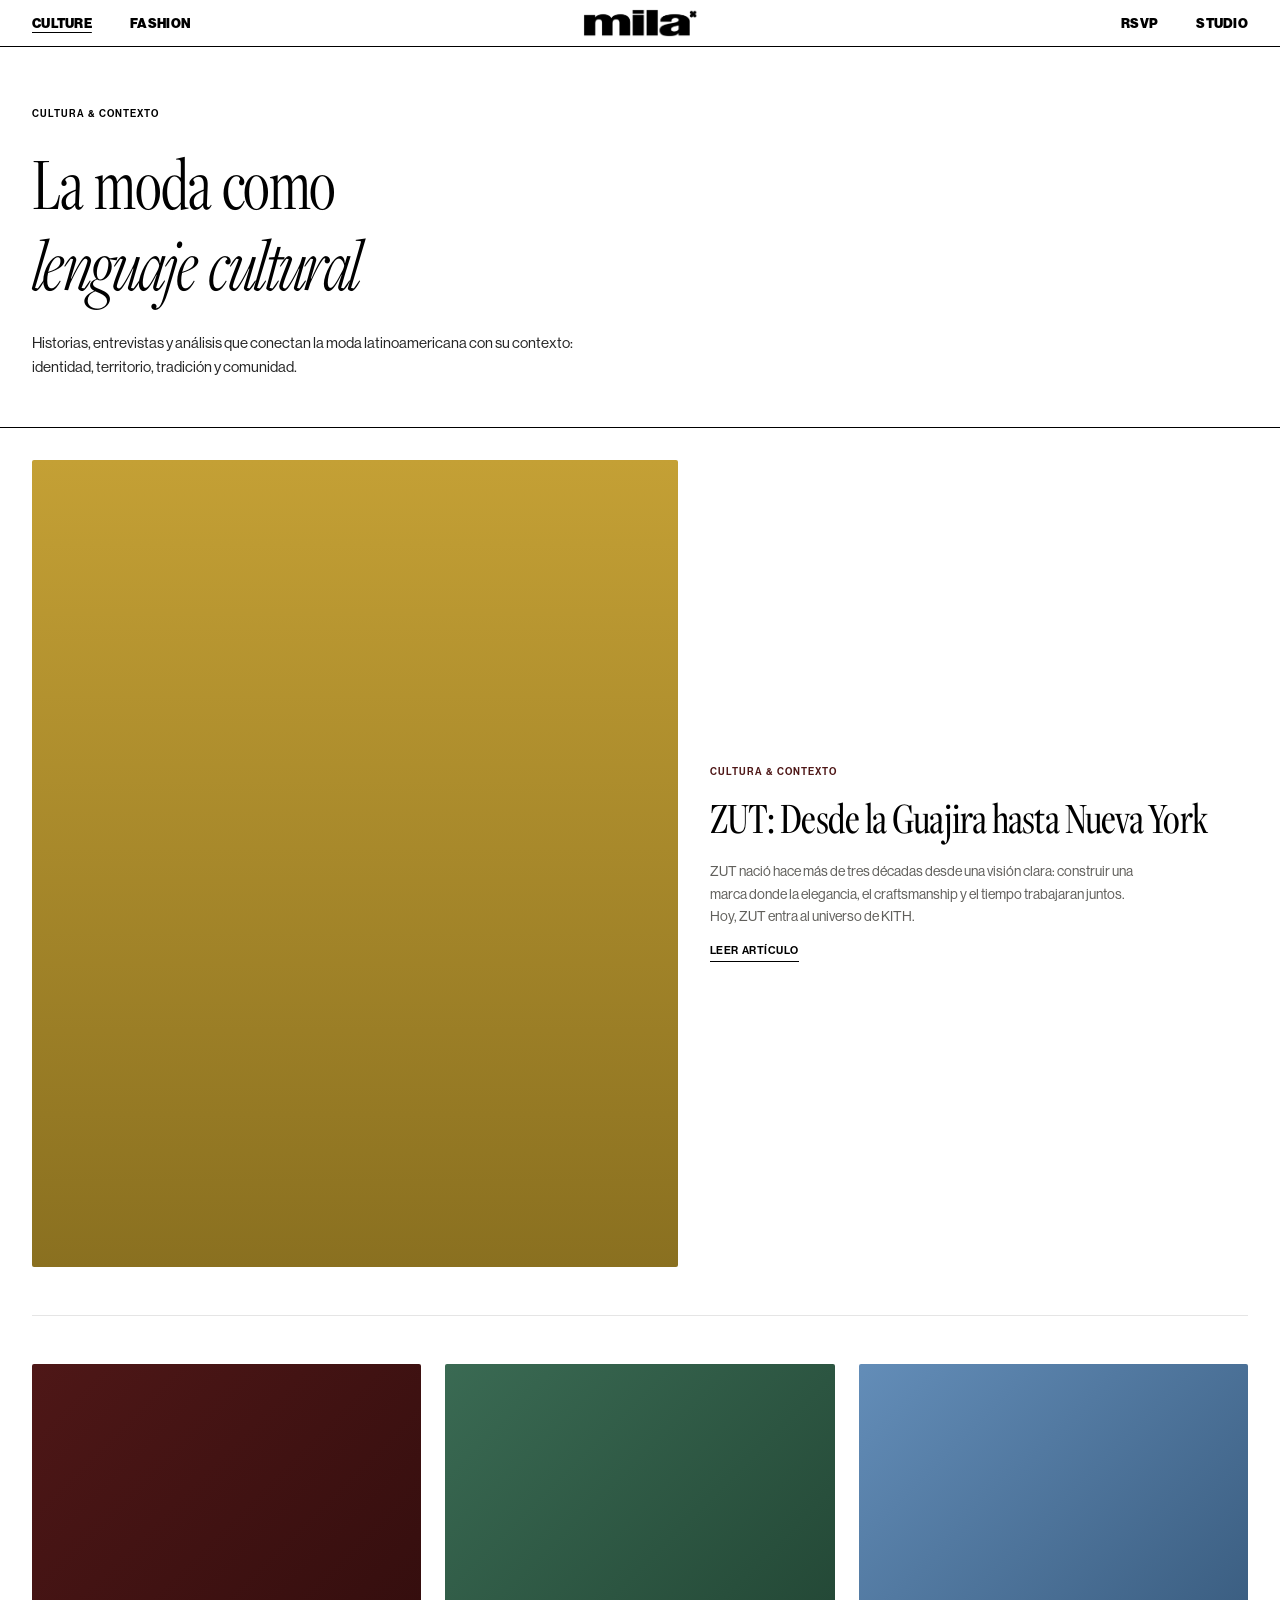
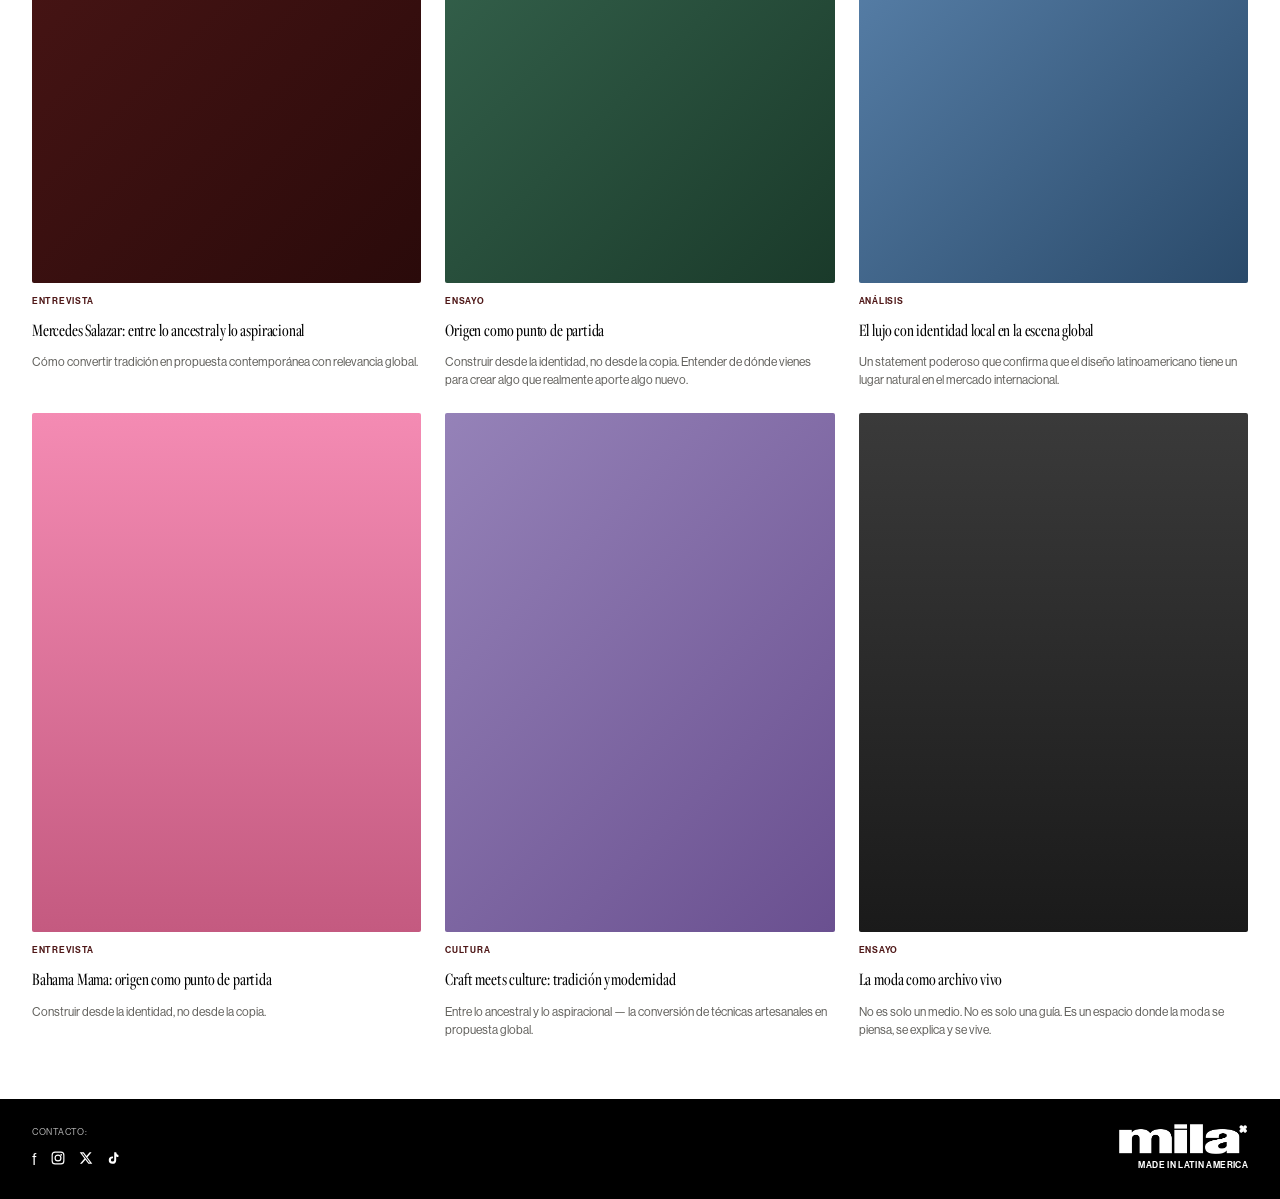
==== commit 28a5c2cc: "Add SEO metadata, structured data, and agentic search optimization - Meta descriptions, Open Graph, " ====
--- a/culture.html
+++ b/culture.html
@@ -3,7 +3,25 @@
 <head>
   <meta charset="UTF-8">
   <meta name="viewport" content="width=device-width, initial-scale=1.0">
-  <title>Culture — MILA</title>
+  <title>Culture & Contexto — MILA</title>
+  <meta name="description" content="Culture & Contexto — editorial stories exploring the intersection of Latin American identity, art, and fashion.">
+  <link rel="canonical" href="https://mila-xi-six.vercel.app/culture.html">
+  <link rel="alternate" hreflang="es" href="https://mila-xi-six.vercel.app/culture.html">
+  <link rel="alternate" hreflang="x-default" href="https://mila-xi-six.vercel.app/culture.html">
+  <meta property="og:type" content="website">
+  <meta property="og:title" content="Culture & Contexto — MILA">
+  <meta property="og:description" content="Editorial stories exploring the intersection of Latin American identity, art, and fashion.">
+  <meta property="og:url" content="https://mila-xi-six.vercel.app/culture.html">
+  <meta property="og:image" content="https://mila-xi-six.vercel.app/assets/logos/hero_crop.png">
+  <meta property="og:locale" content="es_LA">
+  <meta property="og:locale:alternate" content="en_US">
+  <meta property="og:site_name" content="MILA">
+  <meta name="twitter:card" content="summary_large_image">
+  <meta name="twitter:title" content="Culture & Contexto — MILA">
+  <meta name="twitter:description" content="Editorial stories exploring the intersection of Latin American identity, art, and fashion.">
+  <meta name="twitter:image" content="https://mila-xi-six.vercel.app/assets/logos/hero_crop.png">
+  <link rel="icon" type="image/png" href="assets/logos/brandbook_p12.png">
+  <link rel="apple-touch-icon" href="assets/logos/brandbook_p12.png">
   <link rel="stylesheet" href="styles.css">
 </head>
 <body>
@@ -22,6 +40,7 @@
     </ul>
   </nav>
 
+  <main>
   <div class="page-hero">
     <span class="page-hero__label">Cultura &amp; Contexto</span>
     <h1 class="page-hero__title">La moda como<br><em>lenguaje cultural</em></h1>
@@ -85,6 +104,24 @@
       </article>
     </div>
   </div>
+  </main>
+
+  <script type="application/ld+json">
+  {
+    "@context": "https://schema.org",
+    "@type": "CollectionPage",
+    "name": "Culture & Contexto",
+    "description": "Editorial stories exploring the intersection of Latin American identity, art, and fashion.",
+    "url": "https://mila-xi-six.vercel.app/culture.html",
+    "isPartOf": { "@id": "https://mila-xi-six.vercel.app/#website" },
+    "about": {
+      "@type": "Thing",
+      "name": "Latin American culture and fashion",
+      "description": "Interviews, essays, and analysis connecting Latin American fashion with identity, territory, tradition, and community."
+    },
+    "inLanguage": "es"
+  }
+  </script>
 
   <footer class="footer footer--standalone">
     <div class="footer__left">
--- a/styles.css
+++ b/styles.css
@@ -137,6 +137,8 @@
 
 a { text-decoration: none; color: inherit; }
 img { max-width: 100%; display: block; }
+img.nav__logo-img,
+img.footer__logo-img { max-width: none; }
 
 /* ============================================
    NAVIGATION
@@ -145,13 +147,12 @@
   display: flex;
   align-items: center;
   justify-content: space-between;
-  padding: 14px var(--pad);
+  padding: 12px var(--pad);
   border-bottom: 1px solid var(--black);
   position: sticky;
   top: 0;
   background: #fff;
   z-index: 100;
-  min-height: 56px;
 }
 
 .nav--dark {
@@ -165,13 +166,13 @@
 
 .nav__links {
   display: flex;
-  gap: 40px;
+  gap: clamp(12px, 3vw, 48px);
   list-style: none;
 }
 
 .nav__links a {
   font-family: var(--font-sans);
-  font-size: 12px;
+  font-size: clamp(9px, 1.2vw, 13px);
   font-weight: 700;
   text-transform: uppercase;
   letter-spacing: 0.02em;
@@ -195,7 +196,7 @@
 }
 
 .nav__logo-img {
-  height: 36px;
+  height: clamp(18px, 2.5vw, 28px);
   width: auto;
 }
 
@@ -204,7 +205,7 @@
    ============================================ */
 .hero-tagline {
   margin: 0;
-  padding: 8px 0 4px;
+  padding: 8px var(--pad) 4px;
   font-family: var(--font-sans);
   font-weight: 400;
   letter-spacing: -0.03em;
@@ -213,13 +214,12 @@
   white-space: nowrap;
   width: 100%;
   display: block;
-  overflow: hidden;
 }
 
 .hero {
   margin: 0;
   position: relative;
-  background: var(--burgundy);
+  background: #4C2015;
   overflow: hidden;
   aspect-ratio: 16 / 7;
   display: flex;
@@ -228,31 +228,31 @@
 }
 
 .hero__clover-img {
-  height: 75%;
+  height: 130%;
   width: auto;
   object-fit: contain;
-  animation: clover-pulse 6s ease-in-out infinite;
-}
-
-@keyframes clover-pulse {
-  0%   { filter: blur(6px); }
-  50%  { filter: blur(0px); }
-  100% { filter: blur(6px); }
+  animation: clover-spin 30s linear infinite;
+}
+
+@keyframes clover-spin {
+  0%   { transform: rotate(0deg) scale(1); }
+  50%  { transform: rotate(180deg) scale(1.05); }
+  100% { transform: rotate(360deg) scale(1); }
 }
 
 .hero__label {
   position: absolute;
   font-family: var(--font-sans);
-  font-size: 10px;
-  font-weight: 700;
-  font-style: italic;
-  letter-spacing: 0.04em;
+  font-size: clamp(11px, 2.4vw, 36px);
+  font-weight: 500;
+  font-style: italic;
+  letter-spacing: 0.06em;
   text-transform: uppercase;
   color: var(--yellow);
 }
 
-.hero__label--left { top: 50%; left: 28px; transform: translateY(-50%); }
-.hero__label--right { top: 50%; right: 28px; transform: translateY(-50%); }
+.hero__label--left { top: 50%; left: var(--pad); transform: translateY(-50%); }
+.hero__label--right { top: 50%; right: var(--pad); transform: translateY(-50%); }
 
 /* ============================================
    SECTION DIVIDERS & TITLES
@@ -497,7 +497,7 @@
 }
 
 .footer__logo-img {
-  height: 28px;
+  height: clamp(20px, 3vw, 32px);
   width: auto;
 }
 
@@ -1093,51 +1093,34 @@
 /* ============================================
    RESPONSIVE
    ============================================ */
+/* ============================================
+   TABLET (≤768px)
+   ============================================ */
 @media (max-width: 768px) {
-  :root { --pad: 16px; }
-
-  .nav__links { gap: 16px; }
+  :root { --pad: 20px; }
+
+  .nav { padding: 10px var(--pad); }
+  .nav__links { gap: 20px; }
   .nav__links a { font-size: 10px; }
 
   .hero { aspect-ratio: 16 / 9; }
 
   .archivo {
     grid-template-columns: repeat(3, 1fr);
-    gap: 12px;
+    gap: 10px;
   }
 
-  .article-grid__items {
-    grid-template-columns: repeat(2, 1fr);
-    gap: 12px;
-  }
-
-  .article-grid__featured {
-    grid-template-columns: 1fr;
-  }
-
-  .bottom-black .calendario {
-    grid-template-columns: 1fr;
-  }
-
-  .event-featured {
-    grid-template-columns: 1fr;
-  }
-
-  .event-row {
-    grid-template-columns: 1fr 1fr;
-    gap: 8px;
-  }
-
-  .conversatorios__grid {
-    grid-template-columns: 1fr;
-  }
-
-  .collab-card {
-    grid-template-columns: 1fr;
-  }
-
+  .article-grid__featured { grid-template-columns: 1fr; }
+  .article-grid__items { grid-template-columns: repeat(2, 1fr); gap: 16px; }
+
+  .calendario { grid-template-columns: 1fr 1fr; }
+
+  .event-featured { grid-template-columns: 1fr; }
+  .event-row { grid-template-columns: 1fr 1fr; gap: 8px; }
+  .conversatorios__grid { grid-template-columns: 1fr; }
+
+  .collab-card { grid-template-columns: 1fr; }
   .collab-card__img { min-height: 240px; }
-
   .collab-card:nth-child(even) .collab-card__img { order: 0; }
   .collab-card:nth-child(even) .collab-card__content { order: 0; }
 
@@ -1147,9 +1130,63 @@
   }
 }
 
+/* ============================================
+   MOBILE (≤480px)
+   ============================================ */
 @media (max-width: 480px) {
-  .nav__links { gap: 10px; }
-  .nav__links a { font-size: 9px; }
-  .archivo,
+  :root { --pad: 14px; }
+
+  .nav { padding: 8px var(--pad); }
+  .nav__logo-img { height: 18px; }
+  .nav__links { gap: 12px; }
+  .nav__links a { font-size: 9px; font-weight: 500; }
+
+  .hero { aspect-ratio: 4 / 3; }
+  .hero__clover-img { height: 110%; }
+
+  .section-title { font-size: 10px; margin: 10px var(--pad) 6px; gap: 10px; }
+
+  .archivo { grid-template-columns: repeat(3, 1fr); gap: 8px; }
+  .archivo__card-category { font-size: 7px; }
+  .archivo__card-title { font-size: 8px; }
+
+  .calendario { grid-template-columns: 1fr !important; }
+  .calendario__info { padding: 16px 0 0; border-left: none; border-top: 1px solid rgba(0,0,0,0.1); }
+  .calendario__poster { min-height: auto; padding: 12px 0; }
+  .calendario__poster-script { font-size: 32px; }
+  .calendario__poster-location { font-size: 20px; }
+  .calendario__poster-dates { font-size: 14px; }
+  .calendario__poster-venue { font-size: 10px; }
+  .calendario__poster-brands-small { font-size: 6px; }
+  .calendario__info-header { font-size: 9px; }
+  .calendario__brands span { font-size: 8px; }
+
+  .footer-black { padding: 14px var(--pad) 16px; }
+  .footer-black__socials { gap: 10px; }
+  .footer-black__socials a { font-size: 14px; }
+  .footer-black__label { font-size: 8px; }
+  .footer-black__tagline { font-size: 7px; }
+
+  .footer.footer--standalone {
+    flex-direction: row;
+    align-items: flex-end;
+    padding: 14px var(--pad) 16px;
+  }
+  .footer__label { font-size: 8px; }
+  .footer__socials a { font-size: 14px; }
+  .footer__right > span:last-child { font-size: 7px; }
+
   .article-grid__items { grid-template-columns: 1fr; }
-}
+  .article-grid__featured-title { font-size: 24px; }
+
+  .event-featured { gap: 20px; }
+  .event-row { grid-template-columns: 1fr; gap: 4px; padding: 12px 0; }
+  .event-row__cta { text-align: left; }
+
+  .collab-card__content { padding: 24px var(--pad); }
+
+  .page-hero { padding: 32px var(--pad) 24px; }
+  .page-hero__title { font-size: 32px; }
+  .page-hero__subtitle { font-size: 13px; }
+  .page-hero__label { font-size: 9px; }
+}
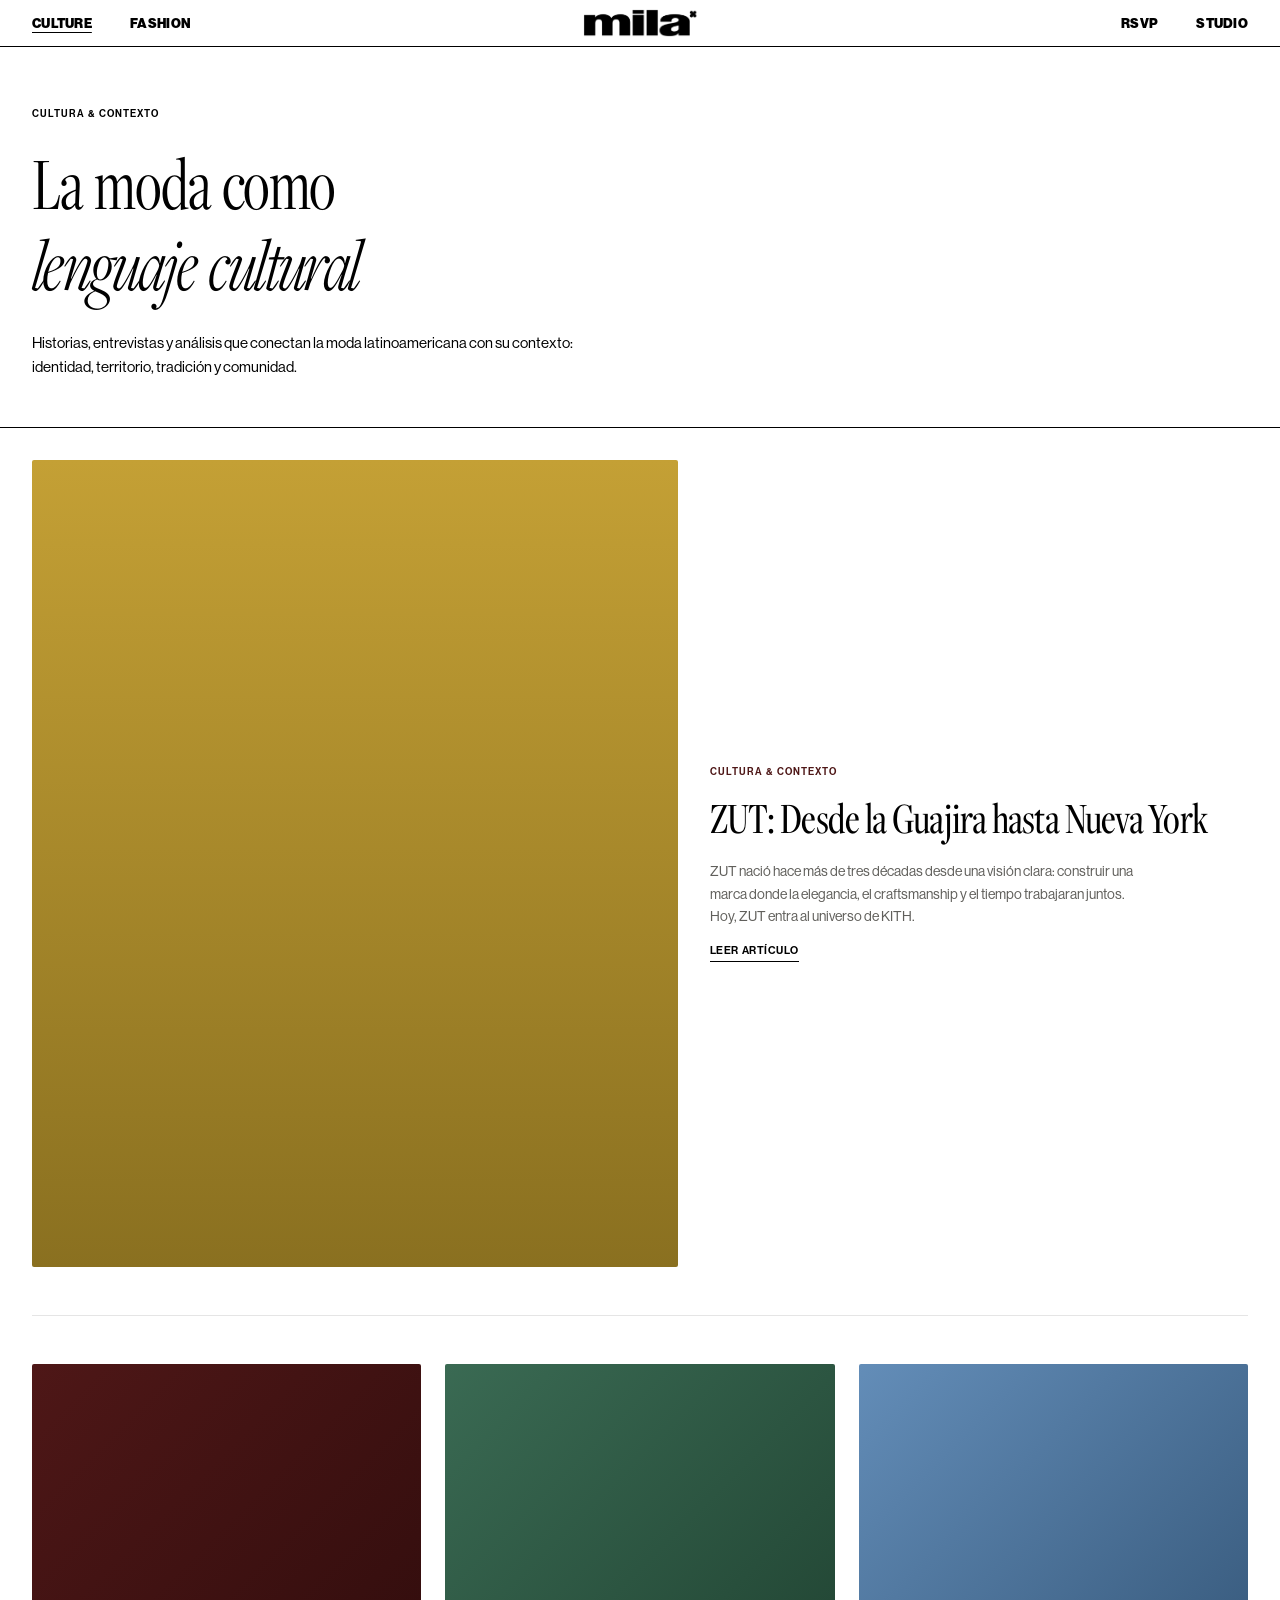
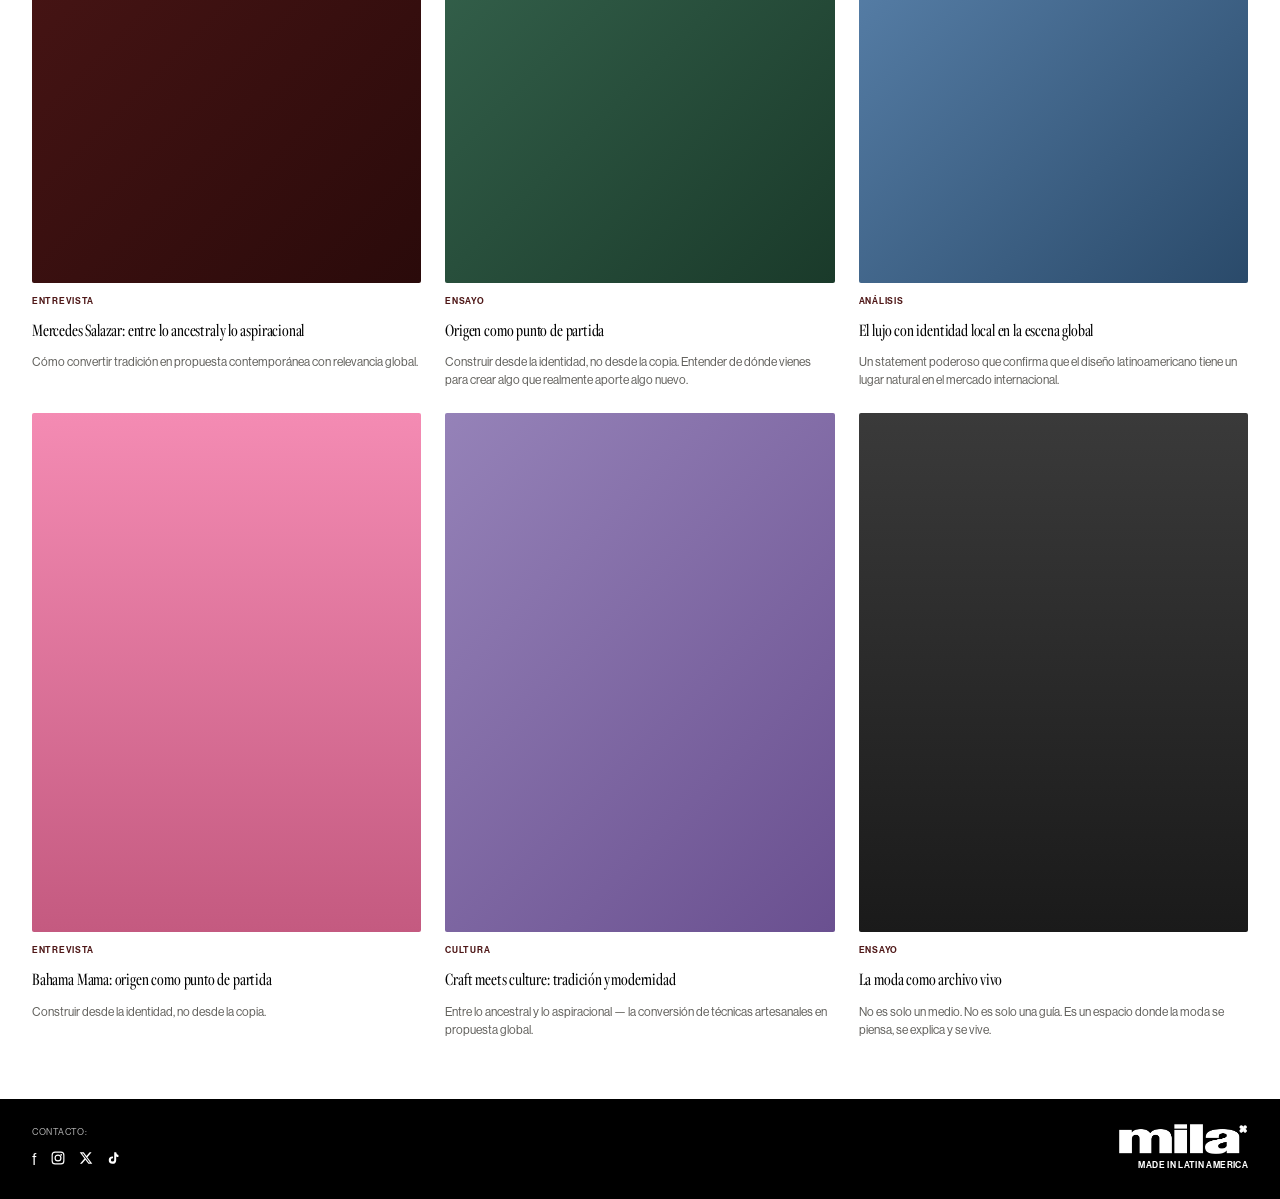
==== commit e5b99f6c: "Add motion layer: scroll reveals, hover effects, page transitions - Scroll-triggered fade/slide-in a" ====
--- a/culture.html
+++ b/culture.html
@@ -20,11 +20,12 @@
   <meta name="twitter:title" content="Culture & Contexto — MILA">
   <meta name="twitter:description" content="Editorial stories exploring the intersection of Latin American identity, art, and fashion.">
   <meta name="twitter:image" content="https://mila-xi-six.vercel.app/assets/logos/hero_crop.png">
-  <link rel="icon" type="image/png" href="assets/logos/brandbook_p12.png">
-  <link rel="apple-touch-icon" href="assets/logos/brandbook_p12.png">
+  <link rel="icon" type="image/png" href="assets/clover-gradient.png">
+  <link rel="apple-touch-icon" href="assets/clover-gradient.png">
   <link rel="stylesheet" href="styles.css">
 </head>
 <body>
+  <div class="page-transition"></div>
 
   <nav class="nav">
     <ul class="nav__links">
@@ -41,7 +42,7 @@
   </nav>
 
   <main>
-  <div class="page-hero">
+  <div class="page-hero hero-reveal">
     <span class="page-hero__label">Cultura &amp; Contexto</span>
     <h1 class="page-hero__title">La moda como<br><em>lenguaje cultural</em></h1>
     <p class="page-hero__subtitle">Historias, entrevistas y an&aacute;lisis que conectan la moda latinoamericana con su contexto: identidad, territorio, tradici&oacute;n y comunidad.</p>
@@ -49,7 +50,7 @@
 
   <div class="article-grid">
     <!-- Featured Article -->
-    <article class="article-grid__featured">
+    <article class="article-grid__featured reveal">
       <div class="article-grid__featured-img" style="background: linear-gradient(180deg, #c4a035 0%, #8a7020 100%);"></div>
       <div class="article-grid__featured-content">
         <span class="article-grid__featured-cat">Cultura &amp; Contexto</span>
@@ -60,43 +61,43 @@
     </article>
 
     <!-- Article Grid -->
-    <div class="article-grid__items">
-      <article class="article-card">
+    <div class="article-grid__items reveal-stagger">
+      <article class="article-card reveal">
         <div class="article-card__img" style="background: linear-gradient(135deg, var(--burgundy), #2a0a0a);"></div>
         <span class="article-card__cat">Entrevista</span>
         <h3 class="article-card__title">Mercedes Salazar: entre lo ancestral y lo aspiracional</h3>
         <p class="article-card__excerpt">C&oacute;mo convertir tradici&oacute;n en propuesta contempor&aacute;nea con relevancia global.</p>
       </article>
 
-      <article class="article-card">
+      <article class="article-card reveal">
         <div class="article-card__img" style="background: linear-gradient(135deg, var(--green), #1a3a2a);"></div>
         <span class="article-card__cat">Ensayo</span>
         <h3 class="article-card__title">Origen como punto de partida</h3>
         <p class="article-card__excerpt">Construir desde la identidad, no desde la copia. Entender de d&oacute;nde vienes para crear algo que realmente aporte algo nuevo.</p>
       </article>
 
-      <article class="article-card">
+      <article class="article-card reveal">
         <div class="article-card__img" style="background: linear-gradient(135deg, var(--blue), #2a4a6a);"></div>
         <span class="article-card__cat">An&aacute;lisis</span>
         <h3 class="article-card__title">El lujo con identidad local en la escena global</h3>
         <p class="article-card__excerpt">Un statement poderoso que confirma que el dise&ntilde;o latinoamericano tiene un lugar natural en el mercado internacional.</p>
       </article>
 
-      <article class="article-card">
+      <article class="article-card reveal">
         <div class="article-card__img" style="background: linear-gradient(180deg, var(--pink), #c45a80);"></div>
         <span class="article-card__cat">Entrevista</span>
         <h3 class="article-card__title">Bahama Mama: origen como punto de partida</h3>
         <p class="article-card__excerpt">Construir desde la identidad, no desde la copia.</p>
       </article>
 
-      <article class="article-card">
+      <article class="article-card reveal">
         <div class="article-card__img" style="background: linear-gradient(135deg, var(--lavender), #6a5090);"></div>
         <span class="article-card__cat">Cultura</span>
         <h3 class="article-card__title">Craft meets culture: tradici&oacute;n y modernidad</h3>
         <p class="article-card__excerpt">Entre lo ancestral y lo aspiracional &mdash; la conversi&oacute;n de t&eacute;cnicas artesanales en propuesta global.</p>
       </article>
 
-      <article class="article-card">
+      <article class="article-card reveal">
         <div class="article-card__img" style="background: linear-gradient(180deg, #3a3a3a, #1a1a1a);"></div>
         <span class="article-card__cat">Ensayo</span>
         <h3 class="article-card__title">La moda como archivo vivo</h3>
@@ -139,5 +140,6 @@
     </div>
   </footer>
 
+  <script src="motion.js"></script>
 </body>
 </html>
--- a/styles.css
+++ b/styles.css
@@ -1091,6 +1091,149 @@
 .collab-card__img--green .collab-card__img-inner { color: var(--yellow); opacity: 0.5; }
 
 /* ============================================
+   MOTION & ANIMATION
+   ============================================ */
+html { scroll-behavior: smooth; }
+
+/* Scroll reveal: elements start invisible, animate in when visible */
+.reveal {
+  opacity: 0;
+  transform: translateY(32px);
+  transition: opacity 0.7s cubic-bezier(0.16, 1, 0.3, 1),
+              transform 0.7s cubic-bezier(0.16, 1, 0.3, 1);
+}
+
+.reveal.is-visible {
+  opacity: 1;
+  transform: translateY(0);
+}
+
+/* Stagger children within a grid */
+.reveal-stagger > .reveal { transition-delay: 0s; }
+.reveal-stagger > .reveal:nth-child(2) { transition-delay: 0.08s; }
+.reveal-stagger > .reveal:nth-child(3) { transition-delay: 0.16s; }
+.reveal-stagger > .reveal:nth-child(4) { transition-delay: 0.24s; }
+.reveal-stagger > .reveal:nth-child(5) { transition-delay: 0.32s; }
+.reveal-stagger > .reveal:nth-child(6) { transition-delay: 0.40s; }
+
+/* Hero text reveal — lines clip in from below */
+.hero-reveal {
+  overflow: hidden;
+}
+
+.hero-reveal > * {
+  opacity: 0;
+  transform: translateY(100%);
+  transition: opacity 0.8s cubic-bezier(0.16, 1, 0.3, 1),
+              transform 0.8s cubic-bezier(0.16, 1, 0.3, 1);
+}
+
+.hero-reveal.is-visible > * {
+  opacity: 1;
+  transform: translateY(0);
+}
+
+.hero-reveal.is-visible > *:nth-child(1) { transition-delay: 0.1s; }
+.hero-reveal.is-visible > *:nth-child(2) { transition-delay: 0.25s; }
+.hero-reveal.is-visible > *:nth-child(3) { transition-delay: 0.4s; }
+
+/* Enhanced card hovers — scale + shadow lift */
+.archivo__card {
+  transition: opacity 0.3s, transform 0.4s cubic-bezier(0.16, 1, 0.3, 1);
+}
+
+.archivo__card:hover {
+  opacity: 1;
+  transform: translateY(-4px);
+}
+
+.article-card {
+  transition: opacity 0.3s, transform 0.4s cubic-bezier(0.16, 1, 0.3, 1);
+}
+
+.article-card:hover {
+  opacity: 1;
+  transform: translateY(-6px);
+}
+
+.article-card__img,
+.archivo__card-img {
+  transition: transform 0.5s cubic-bezier(0.16, 1, 0.3, 1);
+  overflow: hidden;
+}
+
+.article-card:hover .article-card__img,
+.archivo__card:hover .archivo__card-img {
+  transform: scale(1.03);
+}
+
+.collab-card__img {
+  transition: transform 0.6s cubic-bezier(0.16, 1, 0.3, 1);
+}
+
+.collab-card:hover .collab-card__img {
+  transform: scale(1.02);
+}
+
+.conversatorio-card {
+  transition: transform 0.4s cubic-bezier(0.16, 1, 0.3, 1),
+              box-shadow 0.4s ease;
+}
+
+.conversatorio-card:hover {
+  transform: translateY(-4px);
+  box-shadow: 0 8px 24px rgba(0,0,0,0.08);
+}
+
+.event-row {
+  transition: background 0.15s, transform 0.3s cubic-bezier(0.16, 1, 0.3, 1);
+}
+
+.event-row:hover {
+  transform: translateX(4px);
+}
+
+/* Page transition overlay */
+.page-transition {
+  position: fixed;
+  inset: 0;
+  z-index: 9999;
+  background: var(--burgundy);
+  transform: scaleY(0);
+  transform-origin: bottom;
+  pointer-events: none;
+}
+
+.page-transition.is-entering {
+  animation: wipe-in 0.45s cubic-bezier(0.77, 0, 0.175, 1) forwards;
+}
+
+.page-transition.is-leaving {
+  animation: wipe-out 0.4s cubic-bezier(0.77, 0, 0.175, 1) forwards;
+}
+
+@keyframes wipe-in {
+  0%   { transform: scaleY(0); transform-origin: bottom; }
+  100% { transform: scaleY(1); transform-origin: bottom; }
+}
+
+@keyframes wipe-out {
+  0%   { transform: scaleY(1); transform-origin: top; }
+  100% { transform: scaleY(0); transform-origin: top; }
+}
+
+/* Respect reduced-motion preferences */
+@media (prefers-reduced-motion: reduce) {
+  *, *::before, *::after {
+    animation-duration: 0.01ms !important;
+    transition-duration: 0.01ms !important;
+  }
+  .reveal { opacity: 1; transform: none; }
+  .hero-reveal > * { opacity: 1; transform: none; }
+  html { scroll-behavior: auto; }
+}
+
+/* ============================================
    RESPONSIVE
    ============================================ */
 /* ============================================
